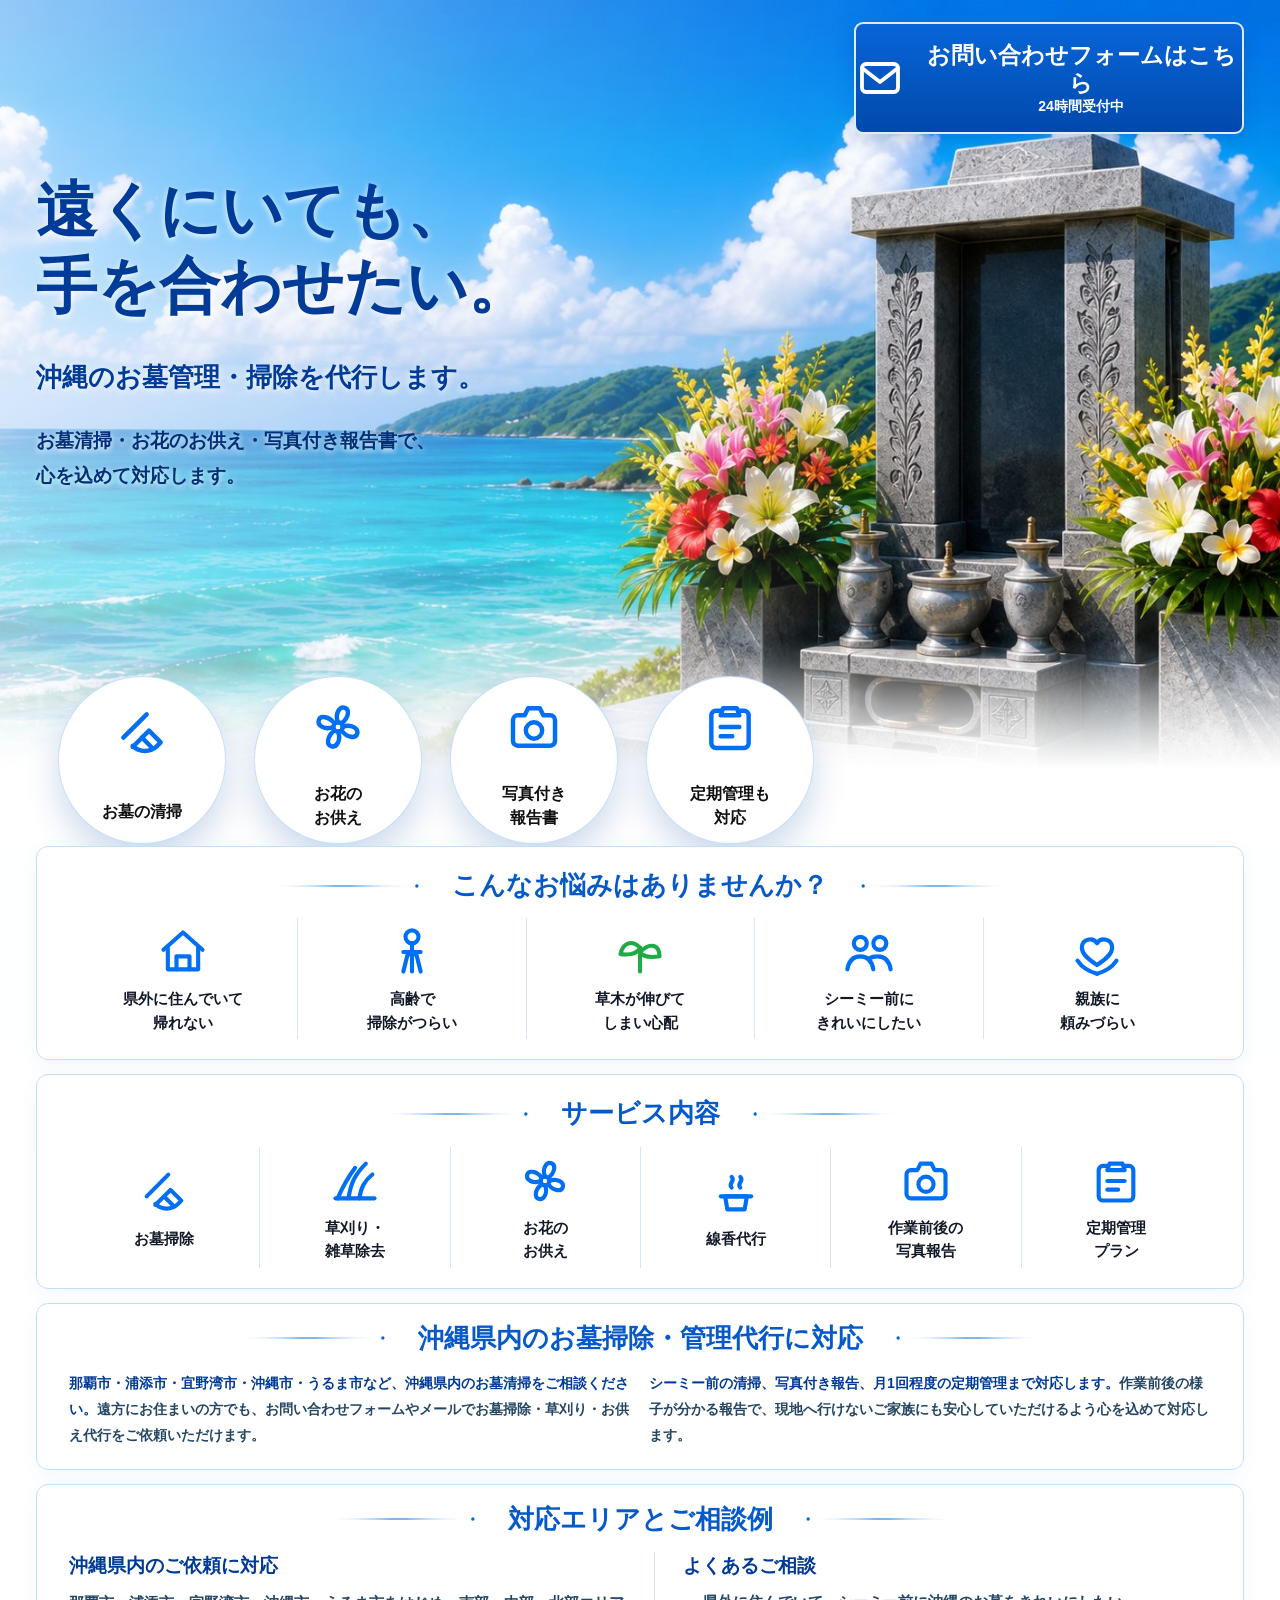
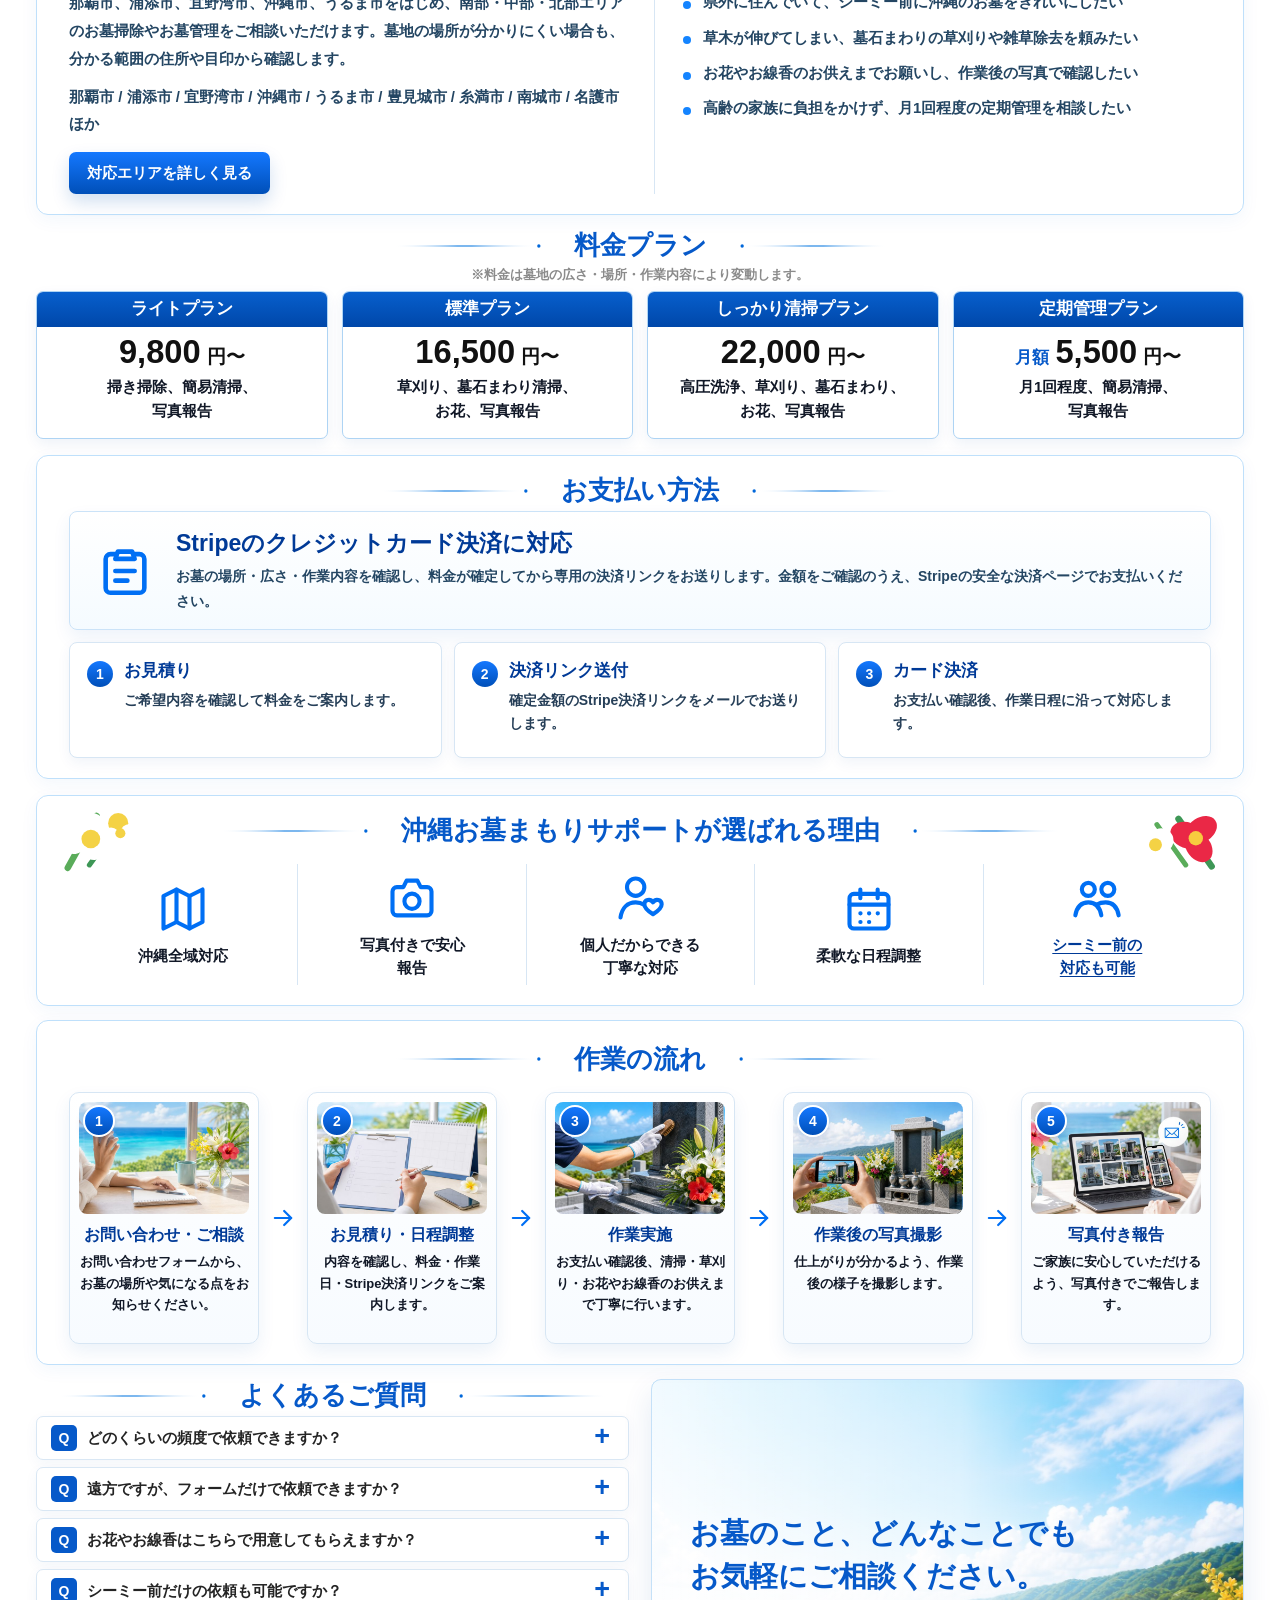
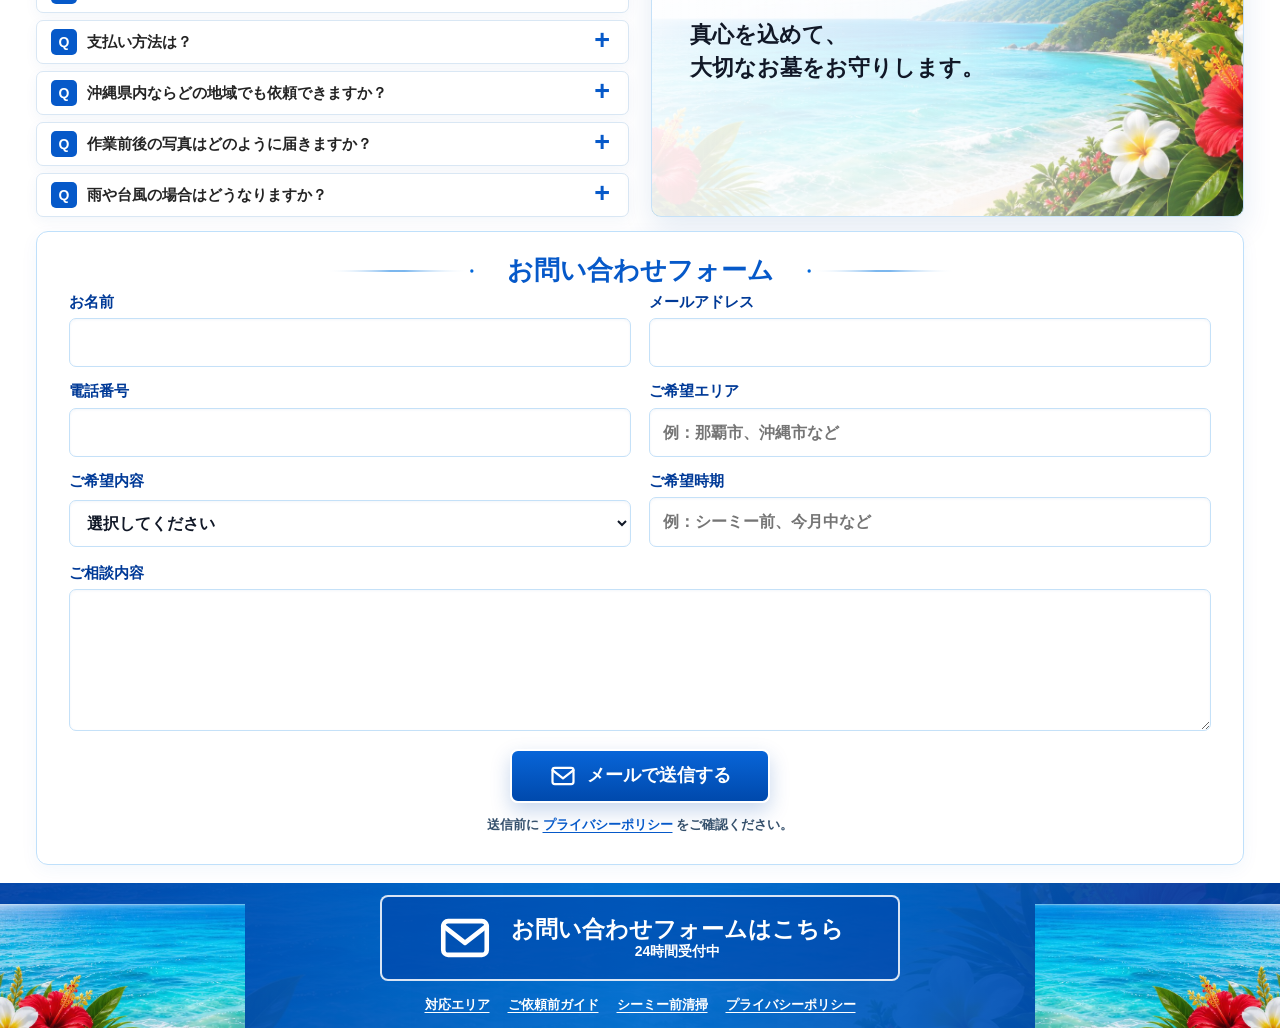
==== index.html @ 4b1612bc "Publish landing page" ====
<!doctype html>
<html lang="ja">
  <head>
    <meta charset="utf-8">
    <meta name="viewport" content="width=device-width, initial-scale=1">
    <meta name="description" content="沖縄県内のお墓掃除・お墓清掃・お墓管理代行なら沖縄お墓まもりサポート。那覇市、浦添市、宜野湾市、沖縄市、うるま市などで草刈り、お花・お線香のお供え、写真付き報告、シーミー前清掃、定期管理に対応します。">
    <meta name="keywords" content="沖縄のお墓掃除,沖縄のお墓清掃,沖縄のお墓管理,墓参り代行 沖縄,那覇市 お墓掃除,浦添市 お墓掃除,宜野湾市 お墓掃除,沖縄市 お墓掃除,うるま市 お墓掃除,シーミー前 清掃,お花のお供え,写真付き報告,定期管理">
    <meta name="robots" content="index,follow,max-image-preview:large">
    <meta name="theme-color" content="#0659c9">
    <meta name="google-site-verification" content="g3qm3WI8N-qPYlgXqT0e49UScNgrvaZoYmMTZJv-dOM">
    <meta name="geo.region" content="JP-47">
    <meta name="geo.placename" content="沖縄県">
    <meta property="og:locale" content="ja_JP">
    <meta property="og:type" content="website">
    <meta property="og:url" content="https://aivia-ai.github.io/okinawa-grave-care-lp/">
    <meta property="og:site_name" content="沖縄お墓まもりサポート">
    <meta property="og:title" content="沖縄のお墓掃除・お墓管理代行｜沖縄お墓まもりサポート">
    <meta property="og:description" content="沖縄県内のお墓掃除・お墓清掃・お墓管理を代行。那覇市、浦添市、宜野湾市、沖縄市、うるま市などで草刈り、お花・お線香のお供え、写真付き報告、シーミー前清掃、定期管理まで対応します。">
    <meta property="og:image" content="https://aivia-ai.github.io/okinawa-grave-care-lp/assets/hero-okinawa-grave.png">
    <meta property="og:image:width" content="1672">
    <meta property="og:image:height" content="941">
    <meta property="og:image:alt" content="沖縄の海を背景にしたお墓掃除・お墓管理代行サービスのイメージ">
    <meta name="twitter:card" content="summary_large_image">
    <meta name="twitter:title" content="沖縄のお墓掃除・お墓管理代行｜沖縄お墓まもりサポート">
    <meta name="twitter:description" content="沖縄県内のお墓掃除・お墓清掃・お墓管理を代行。那覇市、浦添市、宜野湾市、沖縄市、うるま市などで草刈り、お花・お線香のお供え、写真付き報告、シーミー前清掃、定期管理まで対応します。">
    <meta name="twitter:image" content="https://aivia-ai.github.io/okinawa-grave-care-lp/assets/hero-okinawa-grave.png">
    <title>沖縄のお墓掃除・お墓管理代行｜沖縄お墓まもりサポート</title>
    <link rel="canonical" href="https://aivia-ai.github.io/okinawa-grave-care-lp/">
    <link rel="icon" href="assets/favicon.svg" type="image/svg+xml">
    <link rel="preload" as="image" href="assets/hero-okinawa-grave.jpg" fetchpriority="high">
    <link rel="stylesheet" href="styles.css">
    <script type="application/ld+json">
      {
        "@context": "https://schema.org",
        "@graph": [
          {
            "@type": "WebSite",
            "@id": "https://aivia-ai.github.io/okinawa-grave-care-lp/#website",
            "url": "https://aivia-ai.github.io/okinawa-grave-care-lp/",
            "name": "沖縄お墓まもりサポート",
            "inLanguage": "ja"
          },
          {
            "@type": "WebPage",
            "@id": "https://aivia-ai.github.io/okinawa-grave-care-lp/#webpage",
            "url": "https://aivia-ai.github.io/okinawa-grave-care-lp/",
            "name": "沖縄のお墓掃除・お墓管理代行｜沖縄お墓まもりサポート",
            "description": "沖縄県内のお墓掃除・お墓清掃・お墓管理代行。那覇市、浦添市、宜野湾市、沖縄市、うるま市などで草刈り、お花・お線香のお供え、写真付き報告、シーミー前清掃、定期管理まで対応します。",
            "isPartOf": {
              "@id": "https://aivia-ai.github.io/okinawa-grave-care-lp/#website"
            },
            "about": {
              "@id": "https://aivia-ai.github.io/okinawa-grave-care-lp/#business"
            },
            "primaryImageOfPage": {
              "@id": "https://aivia-ai.github.io/okinawa-grave-care-lp/#primaryimage"
            },
            "datePublished": "2026-05-28",
            "dateModified": "2026-05-29",
            "inLanguage": "ja"
          },
          {
            "@type": "ImageObject",
            "@id": "https://aivia-ai.github.io/okinawa-grave-care-lp/#primaryimage",
            "url": "https://aivia-ai.github.io/okinawa-grave-care-lp/assets/hero-okinawa-grave.png",
            "contentUrl": "https://aivia-ai.github.io/okinawa-grave-care-lp/assets/hero-okinawa-grave.png",
            "width": 1672,
            "height": 941,
            "caption": "沖縄のお墓掃除・お墓管理代行サービスのメインビジュアル"
          },
          {
            "@type": "LocalBusiness",
            "@id": "https://aivia-ai.github.io/okinawa-grave-care-lp/#business",
            "name": "沖縄お墓まもりサポート",
            "url": "https://aivia-ai.github.io/okinawa-grave-care-lp/",
            "description": "沖縄県内のお墓掃除・お墓清掃・お墓管理、お花・お線香のお供え、写真付き報告、定期管理に対応する代行サービスです。",
            "email": "wantmustcan@gmail.com",
            "image": "https://aivia-ai.github.io/okinawa-grave-care-lp/assets/hero-okinawa-grave.png",
            "priceRange": "¥5,500〜¥22,000",
            "paymentAccepted": "Stripe, Credit Card",
            "currenciesAccepted": "JPY",
            "areaServed": {
              "@type": "AdministrativeArea",
              "name": "沖縄県"
            },
            "availableLanguage": "ja",
            "knowsAbout": [
              "沖縄のお墓掃除",
              "お墓清掃",
              "お墓管理",
              "墓参り代行",
              "シーミー前清掃",
              "お花のお供え",
              "写真付き報告",
              "那覇市のお墓掃除",
              "浦添市のお墓掃除",
              "宜野湾市のお墓掃除",
              "沖縄市のお墓掃除",
              "うるま市のお墓掃除"
            ],
            "openingHoursSpecification": [
              {
                "@type": "OpeningHoursSpecification",
                "dayOfWeek": [
                  "Monday",
                  "Tuesday",
                  "Wednesday",
                  "Thursday",
                  "Friday",
                  "Saturday",
                  "Sunday"
                ],
                "opens": "09:00",
                "closes": "18:00"
              }
            ],
            "makesOffer": [
              {
                "@type": "Offer",
                "name": "ライトプラン",
                "description": "掃き掃除、簡易清掃、写真報告",
                "price": "9800",
                "priceCurrency": "JPY"
              },
              {
                "@type": "Offer",
                "name": "標準プラン",
                "description": "草刈り、墓石まわり清掃、お花、写真報告",
                "price": "16500",
                "priceCurrency": "JPY"
              },
              {
                "@type": "Offer",
                "name": "しっかり清掃プラン",
                "description": "高圧洗浄、草刈り、墓石まわり、お花、写真報告",
                "price": "22000",
                "priceCurrency": "JPY"
              },
              {
                "@type": "Offer",
                "name": "定期管理プラン",
                "description": "月1回程度の簡易清掃、写真報告",
                "price": "5500",
                "priceCurrency": "JPY",
                "billingDuration": "P1M"
              }
            ]
          },
          {
            "@type": "Service",
            "@id": "https://aivia-ai.github.io/okinawa-grave-care-lp/#service",
            "name": "沖縄のお墓掃除・お墓管理代行",
            "serviceType": "お墓掃除・お墓清掃・お墓管理代行",
            "description": "沖縄県内のお墓掃除、草刈り、お花・お線香のお供え、写真付き報告、定期管理に対応します。",
            "provider": {
              "@id": "https://aivia-ai.github.io/okinawa-grave-care-lp/#business"
            },
            "areaServed": {
              "@type": "AdministrativeArea",
              "name": "沖縄県"
            },
            "offers": [
              {
                "@type": "Offer",
                "name": "ライトプラン",
                "price": "9800",
                "priceCurrency": "JPY"
              },
              {
                "@type": "Offer",
                "name": "標準プラン",
                "price": "16500",
                "priceCurrency": "JPY"
              },
              {
                "@type": "Offer",
                "name": "しっかり清掃プラン",
                "price": "22000",
                "priceCurrency": "JPY"
              },
              {
                "@type": "Offer",
                "name": "定期管理プラン",
                "price": "5500",
                "priceCurrency": "JPY"
              }
            ]
          },
          {
            "@type": "FAQPage",
            "@id": "https://aivia-ai.github.io/okinawa-grave-care-lp/#faq",
            "mainEntity": [
              {
                "@type": "Question",
                "name": "どのくらいの頻度で依頼できますか？",
                "acceptedAnswer": {
                  "@type": "Answer",
                  "text": "単発のご依頼から、月1回程度の定期管理までご相談いただけます。"
                }
              },
              {
                "@type": "Question",
                "name": "遠方ですが、お問い合わせフォームだけで依頼できますか？",
                "acceptedAnswer": {
                  "@type": "Answer",
                  "text": "可能です。フォームから場所やご希望内容をお知らせいただければ、お見積りと作業後の写真報告まで対応します。"
                }
              },
              {
                "@type": "Question",
                "name": "お花やお線香はこちらで用意してもらえますか？",
                "acceptedAnswer": {
                  "@type": "Answer",
                  "text": "はい。ご希望に合わせてお花・お線香のお供え代行も承ります。"
                }
              },
              {
                "@type": "Question",
                "name": "シーミー前だけの依頼も可能ですか？",
                "acceptedAnswer": {
                  "@type": "Answer",
                  "text": "可能です。混み合いやすい時期のため、早めのご相談をおすすめします。"
                }
              },
              {
                "@type": "Question",
                "name": "支払い方法は？",
                "acceptedAnswer": {
                  "@type": "Answer",
                  "text": "お支払いはStripeの安全な決済ページを利用したクレジットカード決済に対応しております。ご依頼内容と料金の確認後、専用の決済リンクをご案内します。"
                }
              },
              {
                "@type": "Question",
                "name": "沖縄県内ならどの地域でも依頼できますか？",
                "acceptedAnswer": {
                  "@type": "Answer",
                  "text": "那覇市、浦添市、宜野湾市、沖縄市、うるま市など沖縄県内のご依頼を受け付けています。場所や現地状況により確認が必要な場合がありますので、まずはご希望エリアをお知らせください。"
                }
              },
              {
                "@type": "Question",
                "name": "作業前後の写真はどのように届きますか？",
                "acceptedAnswer": {
                  "@type": "Answer",
                  "text": "作業後に、お墓まわりの様子が分かる写真付き報告をメールでお送りします。遠方にお住まいのご家族にも確認しやすい形でご報告します。"
                }
              },
              {
                "@type": "Question",
                "name": "雨や台風の場合はどうなりますか？",
                "acceptedAnswer": {
                  "@type": "Answer",
                  "text": "天候不良や台風、現地状況により安全に作業できない場合は、日程変更をご相談します。無理な作業は行わず、状況に合わせて対応します。"
                }
              }
            ]
          },
          {
            "@type": "BreadcrumbList",
            "@id": "https://aivia-ai.github.io/okinawa-grave-care-lp/#breadcrumb",
            "itemListElement": [
              {
                "@type": "ListItem",
                "position": 1,
                "name": "沖縄お墓まもりサポート",
                "item": "https://aivia-ai.github.io/okinawa-grave-care-lp/"
              }
            ]
          }
        ]
      }
    </script>
  </head>
  <body>
    <main>
      <section class="hero" aria-labelledby="hero-title">
        <div class="hero-contact" aria-label="お問い合わせ">
          <a class="contact-card contact-card-mail" href="#contact-form">
            <span class="contact-icon ui-icon icon-mail" aria-hidden="true"></span>
            <span>
              <strong>お問い合わせフォームはこちら</strong>
              <em>24時間受付中</em>
            </span>
          </a>
        </div>

        <div class="hero-inner">
          <div class="hero-copy">
            <h1 id="hero-title">遠くにいても、<br>手を合わせたい。</h1>
            <p class="hero-lead">沖縄のお墓管理・掃除を代行します。</p>
            <p class="hero-sub">お墓清掃・お花のお供え・写真付き報告書で、<br>心を込めて対応します。</p>
          </div>
        </div>

        <div class="hero-services" aria-label="主なサービス">
          <a class="round-service" href="#services">
            <span class="ui-icon icon-broom" aria-hidden="true"></span>
            <span>お墓の清掃</span>
          </a>
          <a class="round-service" href="#services">
            <span class="ui-icon icon-flower" aria-hidden="true"></span>
            <span>お花の<br>お供え</span>
          </a>
          <a class="round-service" href="#services">
            <span class="ui-icon icon-camera" aria-hidden="true"></span>
            <span>写真付き<br>報告書</span>
          </a>
          <a class="round-service" href="#plans">
            <span class="ui-icon icon-clipboard" aria-hidden="true"></span>
            <span>定期管理も<br>対応</span>
          </a>
        </div>
      </section>

      <div class="content-wrap">
        <section class="panel worry-panel" aria-labelledby="worry-title">
          <h2 class="section-title" id="worry-title">こんなお悩みはありませんか？</h2>
          <div class="icon-grid five">
            <article class="icon-item">
              <span class="ui-icon icon-home" aria-hidden="true"></span>
              <p>県外に住んでいて<br>帰れない</p>
            </article>
            <article class="icon-item">
              <span class="ui-icon icon-person" aria-hidden="true"></span>
              <p>高齢で<br>掃除がつらい</p>
            </article>
            <article class="icon-item">
              <span class="ui-icon icon-sprout green" aria-hidden="true"></span>
              <p>草木が伸びて<br>しまい心配</p>
            </article>
            <article class="icon-item">
              <span class="ui-icon icon-group" aria-hidden="true"></span>
              <p>シーミー前に<br>きれいにしたい</p>
            </article>
            <article class="icon-item">
              <span class="ui-icon icon-heart-hands" aria-hidden="true"></span>
              <p>親族に<br>頼みづらい</p>
            </article>
          </div>
        </section>

        <section class="panel service-panel" id="services" aria-labelledby="services-title">
          <h2 class="section-title" id="services-title">サービス内容</h2>
          <div class="icon-grid six">
            <article class="icon-item">
              <span class="ui-icon icon-broom" aria-hidden="true"></span>
              <p>お墓掃除</p>
            </article>
            <article class="icon-item">
              <span class="ui-icon icon-grass" aria-hidden="true"></span>
              <p>草刈り・<br>雑草除去</p>
            </article>
            <article class="icon-item">
              <span class="ui-icon icon-flower" aria-hidden="true"></span>
              <p>お花の<br>お供え</p>
            </article>
            <article class="icon-item">
              <span class="ui-icon icon-incense" aria-hidden="true"></span>
              <p>線香代行</p>
            </article>
            <article class="icon-item">
              <span class="ui-icon icon-camera" aria-hidden="true"></span>
              <p>作業前後の<br>写真報告</p>
            </article>
            <article class="icon-item">
              <span class="ui-icon icon-clipboard" aria-hidden="true"></span>
              <p>定期管理<br>プラン</p>
            </article>
          </div>
        </section>

        <section class="panel seo-text-panel" aria-labelledby="area-title">
          <h2 class="section-title" id="area-title">沖縄県内のお墓掃除・管理代行に対応</h2>
          <div class="seo-text-grid">
            <p><strong>那覇市・浦添市・宜野湾市・沖縄市・うるま市など、沖縄県内のお墓清掃をご相談ください。</strong>遠方にお住まいの方でも、お問い合わせフォームやメールでお墓掃除・草刈り・お供え代行をご依頼いただけます。</p>
            <p><strong>シーミー前の清掃、写真付き報告、月1回程度の定期管理まで対応します。</strong>作業前後の様子が分かる報告で、現地へ行けないご家族にも安心していただけるよう心を込めて対応します。</p>
          </div>
        </section>

        <section class="panel local-panel" aria-labelledby="local-title">
          <h2 class="section-title" id="local-title">対応エリアとご相談例</h2>
          <div class="local-columns">
            <div>
              <h3>沖縄県内のご依頼に対応</h3>
              <p>那覇市、浦添市、宜野湾市、沖縄市、うるま市をはじめ、南部・中部・北部エリアのお墓掃除やお墓管理をご相談いただけます。墓地の場所が分かりにくい場合も、分かる範囲の住所や目印から確認します。</p>
              <p class="area-line">那覇市 / 浦添市 / 宜野湾市 / 沖縄市 / うるま市 / 豊見城市 / 糸満市 / 南城市 / 名護市 ほか</p>
              <a class="area-more-link" href="areas.html">対応エリアを詳しく見る</a>
            </div>
            <div>
              <h3>よくあるご相談</h3>
              <ul class="local-list">
                <li>県外に住んでいて、シーミー前に沖縄のお墓をきれいにしたい</li>
                <li>草木が伸びてしまい、墓石まわりの草刈りや雑草除去を頼みたい</li>
                <li>お花やお線香のお供えまでお願いし、作業後の写真で確認したい</li>
                <li>高齢の家族に負担をかけず、月1回程度の定期管理を相談したい</li>
              </ul>
            </div>
          </div>
        </section>

        <section class="plans-section" id="plans" aria-labelledby="plans-title">
          <h2 class="section-title compact" id="plans-title">料金プラン</h2>
          <p class="price-note">※料金は墓地の広さ・場所・作業内容により変動します。</p>
          <div class="price-grid">
            <article class="price-card">
              <h3>ライトプラン</h3>
              <p class="price"><strong>9,800</strong>円〜</p>
              <p>掃き掃除、簡易清掃、<br>写真報告</p>
            </article>
            <article class="price-card">
              <h3>標準プラン</h3>
              <p class="price"><strong>16,500</strong>円〜</p>
              <p>草刈り、墓石まわり清掃、<br>お花、写真報告</p>
            </article>
            <article class="price-card featured">
              <h3>しっかり清掃プラン</h3>
              <p class="price"><strong>22,000</strong>円〜</p>
              <p>高圧洗浄、草刈り、墓石まわり、<br>お花、写真報告</p>
            </article>
            <article class="price-card">
              <h3>定期管理プラン</h3>
              <p class="price"><span>月額</span><strong>5,500</strong>円〜</p>
              <p>月1回程度、簡易清掃、<br>写真報告</p>
            </article>
          </div>
        </section>

        <section class="panel payment-panel" aria-labelledby="payment-title">
          <h2 class="section-title compact" id="payment-title">お支払い方法</h2>
          <div class="payment-lead">
            <span class="ui-icon icon-clipboard" aria-hidden="true"></span>
            <div>
              <h3>Stripeのクレジットカード決済に対応</h3>
              <p>お墓の場所・広さ・作業内容を確認し、料金が確定してから専用の決済リンクをお送りします。金額をご確認のうえ、Stripeの安全な決済ページでお支払いください。</p>
            </div>
          </div>
          <div class="payment-steps">
            <article>
              <b>1</b>
              <h3>お見積り</h3>
              <p>ご希望内容を確認して料金をご案内します。</p>
            </article>
            <article>
              <b>2</b>
              <h3>決済リンク送付</h3>
              <p>確定金額のStripe決済リンクをメールでお送りします。</p>
            </article>
            <article>
              <b>3</b>
              <h3>カード決済</h3>
              <p>お支払い確認後、作業日程に沿って対応します。</p>
            </article>
          </div>
        </section>

        <section class="panel reason-panel" aria-labelledby="reason-title">
          <h2 class="section-title" id="reason-title">沖縄お墓まもりサポートが選ばれる理由</h2>
          <span class="flower-corner flower-left" aria-hidden="true"></span>
          <span class="flower-corner flower-right" aria-hidden="true"></span>
          <div class="icon-grid five">
            <article class="icon-item">
              <span class="ui-icon icon-map" aria-hidden="true"></span>
              <p>沖縄全域対応</p>
            </article>
            <article class="icon-item">
              <span class="ui-icon icon-camera" aria-hidden="true"></span>
              <p>写真付きで安心<br>報告</p>
            </article>
            <article class="icon-item">
              <span class="ui-icon icon-person-heart" aria-hidden="true"></span>
              <p>個人だからできる<br>丁寧な対応</p>
            </article>
            <article class="icon-item">
              <span class="ui-icon icon-calendar" aria-hidden="true"></span>
              <p>柔軟な日程調整</p>
            </article>
            <article class="icon-item">
              <span class="ui-icon icon-group" aria-hidden="true"></span>
              <p><a class="text-link" href="seimei.html">シーミー前の<br>対応も可能</a></p>
            </article>
          </div>
        </section>

        <section class="panel flow-panel" aria-labelledby="flow-title">
          <h2 class="section-title" id="flow-title">作業の流れ</h2>
          <div class="flow-list">
            <article class="flow-step">
              <b>1</b>
              <img src="assets/flow/flow-01-consultation.jpg" alt="" loading="lazy">
              <h3>お問い合わせ・ご相談</h3>
              <p>お問い合わせフォームから、お墓の場所や気になる点をお知らせください。</p>
            </article>
            <span class="flow-arrow ui-icon icon-arrow" aria-hidden="true"></span>
            <article class="flow-step">
              <b>2</b>
              <img src="assets/flow/flow-02-estimate.jpg" alt="" loading="lazy">
              <h3>お見積り・日程調整</h3>
              <p>内容を確認し、料金・作業日・Stripe決済リンクをご案内します。</p>
            </article>
            <span class="flow-arrow ui-icon icon-arrow" aria-hidden="true"></span>
            <article class="flow-step">
              <b>3</b>
              <img src="assets/flow/flow-03-cleaning.jpg" alt="" loading="lazy">
              <h3>作業実施</h3>
              <p>お支払い確認後、清掃・草刈り・お花やお線香のお供えまで丁寧に行います。</p>
            </article>
            <span class="flow-arrow ui-icon icon-arrow" aria-hidden="true"></span>
            <article class="flow-step">
              <b>4</b>
              <img src="assets/flow/flow-04-photo.jpg" alt="" loading="lazy">
              <h3>作業後の写真撮影</h3>
              <p>仕上がりが分かるよう、作業後の様子を撮影します。</p>
            </article>
            <span class="flow-arrow ui-icon icon-arrow" aria-hidden="true"></span>
            <article class="flow-step">
              <b>5</b>
              <img src="assets/flow/flow-05-report.jpg" alt="" loading="lazy">
              <h3>写真付き報告</h3>
              <p>ご家族に安心していただけるよう、写真付きでご報告します。</p>
            </article>
          </div>
        </section>

        <section class="faq-cta-grid" id="contact" aria-label="お問い合わせとよくあるご質問">
          <div class="faq-block" id="faq">
            <h2 class="section-title compact">よくあるご質問</h2>
            <div class="faq-list">
              <details>
                <summary><span>Q</span>どのくらいの頻度で依頼できますか？</summary>
                <p>単発のご依頼から、月1回程度の定期管理までご相談いただけます。</p>
              </details>
              <details>
                <summary><span>Q</span>遠方ですが、フォームだけで依頼できますか？</summary>
                <p>可能です。フォームから場所やご希望内容をお知らせいただければ、お見積りと作業後の写真報告まで対応します。</p>
              </details>
              <details>
                <summary><span>Q</span>お花やお線香はこちらで用意してもらえますか？</summary>
                <p>はい。ご希望に合わせてお花・お線香のお供え代行も承ります。</p>
              </details>
              <details>
                <summary><span>Q</span>シーミー前だけの依頼も可能ですか？</summary>
                <p>可能です。混み合いやすい時期のため、早めのご相談をおすすめします。詳しくは <a href="seimei.html">シーミー前のお墓掃除</a> をご確認ください。</p>
              </details>
              <details>
                <summary><span>Q</span>支払い方法は？</summary>
                <p>お支払いはStripeの安全な決済ページを利用したクレジットカード決済に対応しております。ご依頼内容と料金の確認後、専用の決済リンクをご案内します。</p>
              </details>
              <details>
                <summary><span>Q</span>沖縄県内ならどの地域でも依頼できますか？</summary>
                <p>那覇市、浦添市、宜野湾市、沖縄市、うるま市など沖縄県内のご依頼を受け付けています。場所や現地状況により確認が必要な場合がありますので、まずはご希望エリアをお知らせください。</p>
              </details>
              <details>
                <summary><span>Q</span>作業前後の写真はどのように届きますか？</summary>
                <p>作業後に、お墓まわりの様子が分かる写真付き報告をメールでお送りします。遠方にお住まいのご家族にも確認しやすい形でご報告します。</p>
              </details>
              <details>
                <summary><span>Q</span>雨や台風の場合はどうなりますか？</summary>
                <p>天候不良や台風、現地状況により安全に作業できない場合は、日程変更をご相談します。無理な作業は行わず、状況に合わせて対応します。</p>
              </details>
            </div>
          </div>

          <aside class="image-cta">
            <div>
              <h2>お墓のこと、どんなことでも<br>お気軽にご相談ください。</h2>
              <p>真心を込めて、<br>大切なお墓をお守りします。</p>
            </div>
          </aside>
        </section>

        <section class="panel contact-form-panel" id="contact-form" aria-labelledby="contact-form-title">
          <h2 class="section-title compact" id="contact-form-title">お問い合わせフォーム</h2>
          <form class="contact-form" id="mail-contact-form" action="https://formsubmit.co/ajax/8559e104b4b4b6b7f479dc52301e9938" method="post">
            <input type="hidden" name="_subject" value="【お問い合わせ】沖縄お墓まもりサポート">
            <input type="hidden" name="_template" value="table">
            <input type="hidden" name="_captcha" value="false">
            <input type="hidden" name="送信先メール" value="wantmustcan@gmail.com">
            <input class="hidden-field" type="text" name="_honey" tabindex="-1" autocomplete="off" aria-hidden="true">
            <div class="form-grid">
              <label>
                <span>お名前</span>
                <input type="text" name="お名前" autocomplete="name" required>
              </label>
              <label>
                <span>メールアドレス</span>
                <input type="email" name="email" autocomplete="email" required>
              </label>
              <label>
                <span>電話番号</span>
                <input type="tel" name="電話番号" autocomplete="tel" inputmode="tel">
              </label>
              <label>
                <span>ご希望エリア</span>
                <input type="text" name="ご希望エリア" placeholder="例：那覇市、沖縄市など">
              </label>
              <label>
                <span>ご希望内容</span>
                <select name="ご希望内容" required>
                  <option value="">選択してください</option>
                  <option value="お墓掃除">お墓掃除</option>
                  <option value="草刈り・雑草除去">草刈り・雑草除去</option>
                  <option value="お花のお供え">お花のお供え</option>
                  <option value="写真付き報告">写真付き報告</option>
                  <option value="定期管理">定期管理</option>
                  <option value="その他">その他</option>
                </select>
              </label>
              <label>
                <span>ご希望時期</span>
                <input type="text" name="ご希望時期" placeholder="例：シーミー前、今月中など">
              </label>
            </div>
            <label class="full">
              <span>ご相談内容</span>
              <textarea name="ご相談内容" rows="5" required></textarea>
            </label>
            <div class="form-actions">
              <button type="submit">
                <span class="ui-icon icon-mail" aria-hidden="true"></span>
                メールで送信する
              </button>
            </div>
            <p class="form-privacy">送信前に <a href="privacy.html" target="_blank" rel="noopener">プライバシーポリシー</a> をご確認ください。</p>
            <div class="form-status form-status-success" id="form-success" role="status" hidden>
              <strong>お問い合わせありがとうございます。</strong>
              <span>内容を確認のうえ、折り返しご連絡いたします。</span>
            </div>
            <div class="form-status form-status-error" id="form-error" role="alert" hidden>
              <strong>送信できませんでした。</strong>
              <span>時間をおいて再度お試しいただくか、フォーム内容をご確認ください。</span>
            </div>
          </form>
        </section>
      </div>
    </main>

    <footer class="footer-contact" aria-label="フッターお問い合わせ">
      <div class="footer-inner">
        <a class="footer-mail" href="#contact-form">
          <span class="ui-icon icon-mail" aria-hidden="true"></span>
          <span>
            <strong>お問い合わせフォームはこちら</strong>
            <em>24時間受付中</em>
          </span>
        </a>
      </div>
        <!-- legal-links:start -->
        <nav class="legal-links" aria-label="法的情報">
          <a href="areas.html">対応エリア</a>
          <a href="guide.html">ご依頼前ガイド</a>
          <a href="seimei.html">シーミー前清掃</a>
          <a href="privacy.html">プライバシーポリシー</a>
        </nav>
        <!-- legal-links:end -->
    </footer>
    <script src="scripts.js"></script>
  </body>
</html>
---- styles.css ----
:root {
  --blue: #0659c9;
  --deep-blue: #003a97;
  --sky: #eaf8ff;
  --line: #bfe0fb;
  --text: #111827;
  --green: #2faf55;
  --shadow: 0 18px 50px rgba(0, 70, 155, 0.14);
}

* {
  box-sizing: border-box;
}

html {
  scroll-behavior: smooth;
}

body {
  margin: 0;
  color: var(--text);
  font-family: "Yu Gothic", "Hiragino Kaku Gothic ProN", Meiryo, sans-serif;
  font-weight: 700;
  background:
    linear-gradient(180deg, rgba(227, 247, 255, 0.1), #fff 34%),
    #fff;
  overflow-x: hidden;
}

a {
  color: inherit;
  text-decoration: none;
}

.svg-sprite {
  position: absolute;
  width: 0;
  height: 0;
  overflow: hidden;
}

.ui-icon {
  --icon-size: 58px;
  display: inline-block;
  flex: 0 0 auto;
  width: var(--icon-size);
  height: var(--icon-size);
  background-image: var(--icon-url);
  background-position: center;
  background-repeat: no-repeat;
  background-size: contain;
  filter: brightness(0) saturate(100%) invert(27%) sepia(91%) saturate(2333%) hue-rotate(203deg) brightness(96%) contrast(101%);
}

.icon-phone { --icon-url: url("assets/icons/phone.svg"); }
.icon-mail { --icon-url: url("assets/icons/mail.svg"); }
.icon-broom { --icon-url: url("assets/icons/broom.svg"); }
.icon-flower { --icon-url: url("assets/icons/flower.svg"); }
.icon-camera { --icon-url: url("assets/icons/camera.svg"); }
.icon-clipboard { --icon-url: url("assets/icons/clipboard.svg"); }
.icon-home { --icon-url: url("assets/icons/home.svg"); }
.icon-person { --icon-url: url("assets/icons/person.svg"); }
.icon-sprout { --icon-url: url("assets/icons/sprout.svg"); }
.icon-group { --icon-url: url("assets/icons/group.svg"); }
.icon-heart-hands { --icon-url: url("assets/icons/heart-hands.svg"); }
.icon-grass { --icon-url: url("assets/icons/grass.svg"); }
.icon-incense { --icon-url: url("assets/icons/incense.svg"); }
.icon-map { --icon-url: url("assets/icons/map.svg"); }
.icon-person-heart { --icon-url: url("assets/icons/person-heart.svg"); }
.icon-calendar { --icon-url: url("assets/icons/calendar.svg"); }
.icon-report { --icon-url: url("assets/icons/report.svg"); }
.icon-arrow { --icon-url: url("assets/icons/arrow.svg"); }

.contact-card-mail .ui-icon,
.footer-contact .ui-icon {
  filter: brightness(0) invert(1);
}

.ui-icon.green {
  filter: brightness(0) saturate(100%) invert(53%) sepia(55%) saturate(693%) hue-rotate(83deg) brightness(89%) contrast(86%);
}

.hero {
  position: relative;
  min-height: 850px;
  overflow: hidden;
  background:
    linear-gradient(90deg, rgba(255, 255, 255, 0.58) 0%, rgba(255, 255, 255, 0.2) 38%, rgba(255, 255, 255, 0) 72%),
    linear-gradient(180deg, rgba(255, 255, 255, 0) 78%, rgba(255, 255, 255, 0.95) 100%),
    url("assets/hero-okinawa-grave.jpg") center top / cover no-repeat;
}

.hero::after {
  content: "";
  position: absolute;
  inset: auto 0 0;
  height: 210px;
  background: linear-gradient(180deg, rgba(255, 255, 255, 0), #fff 62%, #fff 100%);
  pointer-events: none;
}

.hero-contact {
  position: relative;
  z-index: 4;
  display: grid;
  grid-template-columns: minmax(0, 390px);
  gap: 16px;
  justify-content: end;
  width: min(1390px, calc(100% - 72px));
  margin: 22px auto 0;
}

.contact-card {
  display: flex;
  align-items: center;
  justify-content: center;
  min-width: 0;
  min-height: 112px;
  gap: 16px;
  border-radius: 9px;
  box-shadow: 0 4px 18px rgba(0, 62, 150, 0.25);
}

.contact-card-phone {
  color: var(--blue);
  background: rgba(255, 255, 255, 0.95);
  border: 1px solid rgba(255, 255, 255, 0.9);
}

.contact-card-mail {
  color: #fff;
  background: linear-gradient(180deg, #0865d8, #0049ac);
  border: 2px solid rgba(255, 255, 255, 0.88);
}

.contact-card span,
.footer-mail span {
  display: grid;
  min-width: 0;
  text-align: center;
  line-height: 1.25;
}

.contact-card small {
  color: #111;
  font-size: 15px;
  overflow-wrap: anywhere;
}

.contact-card strong {
  font-size: 38px;
  letter-spacing: 1px;
  overflow-wrap: anywhere;
}

.contact-card-mail strong {
  font-size: 23px;
  letter-spacing: 0;
  white-space: normal;
}

.contact-card em,
.footer-contact em {
  font-style: normal;
  font-size: 14px;
  overflow-wrap: anywhere;
}

.contact-icon {
  --icon-size: 48px;
  width: 48px;
  height: 48px;
}

.hero-inner {
  position: relative;
  z-index: 2;
  width: min(1390px, calc(100% - 72px));
  margin: 0 auto;
}

.hero-copy {
  width: min(670px, 55vw);
  padding-top: 38px;
  color: #003b98;
  text-shadow: 0 2px 6px rgba(255, 255, 255, 0.95);
}

.hero h1 {
  margin: 0;
  font-family: "Yu Mincho", "Hiragino Mincho ProN", "Times New Roman", serif;
  font-size: clamp(48px, 4.8vw, 78px);
  line-height: 1.24;
  letter-spacing: 0;
  font-weight: 800;
}

.hero-lead {
  margin: 34px 0 0;
  font-size: clamp(23px, 2vw, 31px);
  line-height: 1.5;
}

.hero-sub {
  margin: 26px 0 0;
  color: #003178;
  font-size: clamp(18px, 1.5vw, 23px);
  line-height: 1.85;
}

.hero-services {
  position: absolute;
  z-index: 4;
  left: max(58px, calc((100% - 1390px) / 2 + 40px));
  bottom: 6px;
  display: grid;
  grid-template-columns: repeat(4, 168px);
  gap: 28px;
}

.round-service {
  display: grid;
  place-items: center;
  width: 168px;
  height: 168px;
  color: #005ed7;
  text-align: center;
  background: #fff;
  border: 1px solid rgba(197, 224, 250, 0.95);
  border-radius: 999px;
  box-shadow: 0 16px 34px rgba(0, 72, 160, 0.2);
  transition: transform 180ms ease, box-shadow 180ms ease;
}

.round-service:hover {
  transform: translateY(-4px);
  box-shadow: 0 20px 40px rgba(0, 72, 160, 0.22);
}

.round-service .ui-icon {
  --icon-size: 56px;
  width: 56px;
  height: 56px;
  margin-top: 8px;
}

.round-service span {
  color: #101010;
  font-size: 16px;
  line-height: 1.5;
  overflow-wrap: anywhere;
}

.content-wrap {
  position: relative;
  z-index: 5;
  width: min(1350px, calc(100% - 72px));
  margin: 0 auto 0;
}

.panel {
  position: relative;
  margin: 14px 0;
  padding: 22px 32px 20px;
  background: rgba(255, 255, 255, 0.96);
  border: 1px solid var(--line);
  border-radius: 12px;
  box-shadow: 0 5px 18px rgba(0, 91, 191, 0.05);
}

.worry-panel {
  margin-top: -4px;
}

.section-title {
  display: flex;
  align-items: center;
  justify-content: center;
  gap: 26px;
  margin: 0 0 16px;
  color: var(--blue);
  text-align: center;
  font-size: clamp(24px, 2vw, 31px);
  line-height: 1.3;
  letter-spacing: 0;
}

.section-title::before,
.section-title::after {
  content: "";
  width: min(160px, 17vw);
  height: 10px;
  background: url("assets/decor/title-divider.svg") center / contain no-repeat;
}

.section-title::after {
  transform: scaleX(-1);
}

.section-title.compact {
  margin-bottom: 4px;
}

.icon-grid {
  display: grid;
  align-items: stretch;
}

.icon-grid.five {
  grid-template-columns: repeat(5, 1fr);
}

.icon-grid.six {
  grid-template-columns: repeat(6, 1fr);
}

.icon-item {
  display: grid;
  align-content: center;
  justify-items: center;
  min-height: 98px;
  padding: 8px 16px 4px;
  text-align: center;
}

.icon-item + .icon-item {
  border-left: 1px solid #d7e6f4;
}

.icon-item .ui-icon {
  --icon-size: 52px;
  width: 52px;
  height: 52px;
  color: #0062dc;
}

.icon-item .green {
  color: var(--green);
}

.icon-item p {
  margin: 10px 0 0;
  font-size: clamp(14px, 1.15vw, 18px);
  line-height: 1.6;
  overflow-wrap: anywhere;
}

.text-link {
  color: var(--deep-blue);
  text-decoration: underline;
  text-underline-offset: 3px;
}

.plans-section {
  margin: 6px 0 16px;
}

.price-note {
  margin: 0 0 7px;
  color: #8b8b8b;
  text-align: center;
  font-size: 13px;
}

.price-grid {
  display: grid;
  grid-template-columns: repeat(4, 1fr);
  gap: 14px;
}

.price-card {
  overflow: hidden;
  min-height: 142px;
  text-align: center;
  background: #fff;
  border: 1px solid #aed4f4;
  border-radius: 7px;
  box-shadow: 0 5px 14px rgba(0, 70, 155, 0.07);
}

.price-card h3 {
  margin: 0;
  padding: 7px 10px;
  color: #fff;
  font-size: 17px;
  line-height: 1.2;
  background: linear-gradient(180deg, #075fcd, #0047a9);
}

.price {
  display: flex;
  align-items: baseline;
  justify-content: center;
  gap: 6px;
  margin: 9px 0 6px;
  color: #111;
  font-size: 19px;
  line-height: 1;
}

.price span {
  color: var(--blue);
  font-size: 17px;
}

.price strong {
  font-size: clamp(30px, 2.55vw, 39px);
  letter-spacing: 0;
}

.price-card > p:not(.price) {
  margin: 0;
  padding: 0 10px 14px;
  font-size: 15px;
  line-height: 1.65;
  overflow-wrap: anywhere;
}

.payment-panel {
  margin: 16px 0 16px;
  padding-top: 18px;
}

.payment-lead {
  display: grid;
  grid-template-columns: 70px minmax(0, 1fr);
  align-items: center;
  gap: 16px;
  padding: 16px 20px;
  background: linear-gradient(180deg, #ffffff 0%, #f5fbff 100%);
  border: 1px solid #cbe3f8;
  border-radius: 8px;
  box-shadow: 0 8px 18px rgba(0, 83, 180, 0.07);
}

.payment-lead .ui-icon {
  justify-self: center;
  --icon-size: 50px;
  width: 58px;
  height: 58px;
  color: #0062dc;
}

.payment-lead h3 {
  margin: 0 0 5px;
  color: var(--deep-blue);
  font-size: clamp(18px, 1.8vw, 24px);
  line-height: 1.35;
}

.payment-lead p {
  margin: 0;
  color: #244663;
  font-size: clamp(14px, 1.08vw, 17px);
  line-height: 1.75;
}

.payment-steps {
  display: grid;
  grid-template-columns: repeat(3, minmax(0, 1fr));
  gap: 12px;
  margin-top: 12px;
}

.payment-steps article {
  position: relative;
  min-height: 116px;
  padding: 17px 16px 14px 54px;
  background: #fff;
  border: 1px solid #d7e6f4;
  border-radius: 8px;
  box-shadow: 0 5px 14px rgba(0, 70, 155, 0.06);
}

.payment-steps b {
  position: absolute;
  top: 18px;
  left: 17px;
  display: grid;
  place-items: center;
  width: 26px;
  height: 26px;
  color: #fff;
  font-size: 14px;
  line-height: 1;
  background: linear-gradient(180deg, #1478ff, #004fb8);
  border-radius: 999px;
}

.payment-steps h3 {
  margin: 0 0 6px;
  color: var(--deep-blue);
  font-size: 17px;
  line-height: 1.35;
}

.payment-steps p {
  margin: 0;
  color: #263f58;
  font-size: 14px;
  line-height: 1.65;
  overflow-wrap: anywhere;
}

.seo-text-panel {
  padding-top: 18px;
}

.seo-text-grid {
  display: grid;
  grid-template-columns: repeat(2, minmax(0, 1fr));
  gap: 18px;
}

.seo-text-grid p {
  margin: 0;
  color: #244663;
  font-size: clamp(14px, 1.08vw, 17px);
  line-height: 1.85;
}

.seo-text-grid strong {
  color: var(--deep-blue);
}

.local-panel {
  padding-top: 18px;
}

.local-columns {
  display: grid;
  grid-template-columns: minmax(0, 1fr) minmax(0, 1fr);
  gap: 28px;
}

.local-columns > div + div {
  padding-left: 28px;
  border-left: 1px solid #d7e6f4;
}

.local-columns h3 {
  margin: 0 0 10px;
  color: var(--deep-blue);
  font-size: 19px;
  line-height: 1.45;
}

.local-columns p {
  margin: 0;
  color: #244663;
  font-size: 15px;
  line-height: 1.85;
}

.local-columns p + p {
  margin-top: 10px;
}

.area-line {
  color: #0659c9;
  font-weight: 700;
}

.area-more-link,
.area-primary-link {
  display: inline-flex;
  align-items: center;
  justify-content: center;
  min-height: 42px;
  margin-top: 14px;
  padding: 10px 18px;
  color: #fff;
  font-size: 15px;
  font-weight: 700;
  line-height: 1.35;
  text-decoration: none;
  background: linear-gradient(180deg, #1478ff, #004fb8);
  border-radius: 7px;
  box-shadow: 0 8px 17px rgba(0, 83, 180, 0.18);
}

.local-list {
  display: grid;
  gap: 9px;
  margin: 0;
  padding: 0;
  color: #244663;
  font-size: 15px;
  line-height: 1.75;
  list-style: none;
}

.local-list li {
  position: relative;
  padding-left: 20px;
}

.local-list li::before {
  position: absolute;
  top: 0.78em;
  left: 0;
  width: 8px;
  height: 8px;
  background: #1484ff;
  border-radius: 50%;
  content: "";
}

.reason-panel {
  overflow: hidden;
  padding-top: 18px;
}

.reason-panel .section-title {
  position: relative;
  z-index: 2;
}

.flower-corner {
  position: absolute;
  z-index: 1;
  top: 4px;
  width: 108px;
  height: 78px;
  opacity: 0.92;
  pointer-events: none;
}

.flower-left {
  left: 2px;
  background: url("assets/decor/flower-left.svg") center / contain no-repeat;
}

.flower-right {
  right: 4px;
  background: url("assets/decor/flower-right.svg") center / contain no-repeat;
}

.flow-panel {
  margin-top: 14px;
}

.flow-list {
  display: grid;
  grid-template-columns: minmax(0, 1fr) 28px minmax(0, 1fr) 28px minmax(0, 1fr) 28px minmax(0, 1fr) 28px minmax(0, 1fr);
  align-items: stretch;
  gap: 10px;
}

.flow-step {
  position: relative;
  display: grid;
  align-content: start;
  justify-items: center;
  min-width: 0;
  min-height: 252px;
  padding: 9px 9px 14px;
  text-align: center;
  background: linear-gradient(180deg, #ffffff 0%, #f7fbff 100%);
  border: 1px solid #d7e6f4;
  border-radius: 10px;
  box-shadow: 0 8px 18px rgba(0, 83, 180, 0.08);
  overflow: hidden;
}

.flow-step + .flow-step {
  border-left: 1px solid #d7e6f4;
}

.flow-step b {
  position: absolute;
  top: 12px;
  left: 13px;
  z-index: 2;
  display: grid;
  place-items: center;
  width: 32px;
  height: 32px;
  color: #fff;
  font-size: 14px;
  line-height: 1;
  background: linear-gradient(180deg, #1478ff, #004fb8);
  border: 2px solid #fff;
  border-radius: 999px;
  box-shadow: 0 4px 8px rgba(0, 72, 168, 0.2);
}

.flow-step img {
  display: block;
  justify-self: center;
  width: 100%;
  aspect-ratio: 640 / 420;
  object-fit: cover;
  margin-bottom: 10px;
  border-radius: 8px;
}

.flow-step h3 {
  width: 100%;
  margin: 0 0 6px;
  color: var(--deep-blue);
  font-size: 16px;
  line-height: 1.35;
  letter-spacing: 0;
}

.flow-step p {
  width: 100%;
  max-width: 17em;
  margin: 0;
  font-size: 13px;
  line-height: 1.65;
  text-align: center;
  overflow-wrap: anywhere;
  word-break: normal;
}

.flow-arrow {
  align-self: center;
  --icon-size: 28px;
  width: 28px;
  height: 28px;
  color: #0062dc;
}

.faq-cta-grid {
  display: grid;
  grid-template-columns: 1fr 1fr;
  gap: 22px;
  margin: 14px 0 14px;
}

.faq-block {
  min-width: 0;
}

.faq-list {
  display: grid;
  gap: 7px;
}

details {
  background: #fff;
  border: 1px solid #d9e7f4;
  border-radius: 7px;
  box-shadow: 0 4px 13px rgba(0, 70, 155, 0.05);
}

summary {
  position: relative;
  display: flex;
  align-items: center;
  gap: 10px;
  min-height: 42px;
  padding: 8px 52px 8px 14px;
  color: #242424;
  font-size: 15px;
  line-height: 1.35;
  cursor: pointer;
  list-style: none;
  overflow-wrap: anywhere;
}

summary::-webkit-details-marker {
  display: none;
}

summary span {
  display: grid;
  flex: 0 0 auto;
  place-items: center;
  width: 26px;
  height: 26px;
  color: #fff;
  font-size: 14px;
  background: var(--blue);
  border-radius: 5px;
}

summary::after {
  content: "+";
  position: absolute;
  right: 18px;
  top: 50%;
  color: var(--blue);
  font-size: 27px;
  line-height: 1;
  transform: translateY(-54%);
}

details[open] summary::after {
  content: "-";
}

details p {
  margin: 0;
  padding: 0 18px 16px 50px;
  color: #35506c;
  font-weight: 600;
  font-size: 14px;
  line-height: 1.7;
}

.contact-form-panel {
  margin-bottom: 18px;
  padding-bottom: 28px;
}

.contact-form {
  display: grid;
  gap: 16px;
}

.hidden-field {
  position: absolute;
  left: -9999px;
  width: 1px;
  height: 1px;
  opacity: 0;
  pointer-events: none;
}

.form-grid {
  display: grid;
  grid-template-columns: repeat(2, minmax(0, 1fr));
  gap: 14px 18px;
}

.contact-form label {
  display: grid;
  gap: 7px;
  min-width: 0;
  color: var(--deep-blue);
  font-size: 15px;
  line-height: 1.3;
}

.contact-form input,
.contact-form select,
.contact-form textarea {
  width: 100%;
  min-width: 0;
  border: 1px solid #c5e1f8;
  border-radius: 7px;
  padding: 12px 13px;
  color: #111827;
  font: 700 16px/1.45 "Yu Gothic", "Hiragino Kaku Gothic ProN", Meiryo, sans-serif;
  background: #fff;
  box-shadow: inset 0 1px 3px rgba(0, 70, 155, 0.05);
}

.contact-form textarea {
  resize: vertical;
}

.contact-form input:focus,
.contact-form select:focus,
.contact-form textarea:focus {
  outline: 3px solid rgba(0, 102, 220, 0.16);
  border-color: #0062dc;
}

.contact-form .full {
  grid-column: 1 / -1;
}

.form-actions {
  display: flex;
  flex-wrap: wrap;
  gap: 14px;
  align-items: center;
  justify-content: center;
  padding-top: 2px;
}

.form-actions a,
.form-actions button {
  display: inline-flex;
  align-items: center;
  justify-content: center;
  gap: 10px;
  min-height: 54px;
  border-radius: 8px;
  font: 800 18px/1.2 "Yu Gothic", "Hiragino Kaku Gothic ProN", Meiryo, sans-serif;
}

.form-phone {
  min-width: 245px;
  padding: 10px 20px;
  color: var(--blue);
  background: #fff;
  border: 1px solid #b8dcf8;
}

.form-actions button {
  min-width: 260px;
  padding: 10px 24px;
  color: #fff;
  cursor: pointer;
  background: linear-gradient(180deg, #0865d8, #0049ac);
  border: 2px solid #fff;
  box-shadow: 0 8px 20px rgba(0, 73, 172, 0.22);
}

.form-actions button:disabled {
  cursor: wait;
  opacity: 0.72;
}

.form-actions .ui-icon {
  --icon-size: 28px;
  width: 28px;
  height: 28px;
}

.form-actions button .ui-icon {
  filter: brightness(0) invert(1);
}

.form-privacy {
  margin: -4px 0 0;
  color: #35506c;
  text-align: center;
  font-size: 13px;
  line-height: 1.6;
}

.form-privacy a {
  color: var(--blue);
  text-decoration: underline;
  text-underline-offset: 3px;
}

.form-status {
  display: grid;
  gap: 4px;
  padding: 14px 16px;
  border-radius: 8px;
  font-size: 15px;
  line-height: 1.6;
}

.form-status[hidden] {
  display: none;
}

.form-status strong {
  font-size: 17px;
}

.form-status-success {
  color: #075728;
  background: #ecfff4;
  border: 1px solid #9ee6ba;
}

.form-status-error {
  color: #8a1a1a;
  background: #fff2f2;
  border: 1px solid #f2b6b6;
}

.image-cta {
  min-height: 220px;
  overflow: hidden;
  display: flex;
  align-items: center;
  padding: 32px 38px;
  border-radius: 10px;
  border: 1px solid #c5e1f8;
  background:
    linear-gradient(90deg, rgba(255, 255, 255, 0.92) 0%, rgba(255, 255, 255, 0.78) 52%, rgba(255, 255, 255, 0.08) 100%),
    url("assets/cta-okinawa-flowers.jpg") center / cover no-repeat;
  box-shadow: 0 12px 30px rgba(0, 70, 155, 0.11);
}

.image-cta h2 {
  margin: 0 0 22px;
  color: var(--blue);
  font-size: clamp(26px, 2.3vw, 34px);
  line-height: 1.45;
}

.image-cta p {
  margin: 0;
  font-size: clamp(20px, 1.7vw, 28px);
  line-height: 1.5;
}

.footer-contact {
  position: relative;
  overflow: hidden;
  padding: 12px 0 14px;
  color: #fff;
  background:
    linear-gradient(90deg, rgba(0, 61, 163, 0.92), rgba(0, 108, 207, 0.95), rgba(0, 61, 163, 0.92)),
    url("assets/cta-okinawa-flowers.jpg") center 82% / cover no-repeat;
}

.footer-contact::before,
.footer-contact::after {
  content: "";
  position: absolute;
  bottom: -34px;
  width: 265px;
  height: 158px;
  background: url("assets/cta-okinawa-flowers.jpg") bottom left / 620px auto no-repeat;
  opacity: 0.96;
}

.footer-contact::before {
  left: -20px;
}

.footer-contact::after {
  right: -20px;
  transform: scaleX(-1);
}

.footer-inner {
  position: relative;
  z-index: 2;
  display: grid;
  grid-template-columns: minmax(340px, 520px);
  gap: 28px;
  align-items: center;
  justify-content: center;
  width: min(980px, calc(100% - 48px));
  margin: 0 auto;
}

.footer-phone,
.footer-mail {
  display: flex;
  align-items: center;
  justify-content: center;
  min-width: 0;
  gap: 17px;
}

.footer-phone .ui-icon,
.footer-mail .ui-icon {
  --icon-size: 58px;
  width: 58px;
  height: 58px;
}

.footer-phone small {
  font-size: 15px;
}

.footer-phone strong {
  font-size: 38px;
  letter-spacing: 1px;
}

.footer-mail {
  min-height: 76px;
  padding: 12px 24px;
  border: 2px solid rgba(255, 255, 255, 0.85);
  border-radius: 8px;
  background: rgba(0, 67, 167, 0.55);
}

.footer-mail strong {
  font-size: 23px;
}

.legal-links {
  position: relative;
  z-index: 1;
  display: flex;
  flex-wrap: wrap;
  gap: 10px 18px;
  justify-content: center;
  width: min(1120px, calc(100% - 32px));
  margin: 14px auto 0;
  color: #fff;
  font-size: 13px;
  line-height: 1.5;
}

.legal-links a {
  color: #fff;
  text-decoration: underline;
  text-underline-offset: 3px;
}

.area-page {
  min-height: 100vh;
  color: #172a42;
  background:
    linear-gradient(180deg, rgba(255, 255, 255, 0.88), rgba(255, 255, 255, 0.98) 320px),
    url("assets/hero-okinawa-grave.jpg") center top / cover no-repeat fixed;
}

.area-hero,
.area-main {
  width: min(980px, calc(100% - 48px));
  margin: 0 auto;
}

.area-hero {
  display: grid;
  align-items: end;
  min-height: 430px;
  padding: 32px 0 44px;
}

.area-hero > div {
  max-width: 760px;
}

.area-eyebrow {
  margin: 0 0 10px;
  color: var(--blue);
  font-size: 14px;
  font-weight: 800;
  letter-spacing: 0;
}

.area-hero h1 {
  margin: 0 0 16px;
  color: var(--deep-blue);
  font-size: clamp(34px, 5vw, 58px);
  line-height: 1.22;
}

.area-hero p {
  max-width: 720px;
  margin: 0;
  color: #173b61;
  font-size: clamp(16px, 1.7vw, 21px);
  font-weight: 700;
  line-height: 1.8;
}

.area-main {
  display: grid;
  gap: 24px;
  padding: 0 0 56px;
}

.area-card-grid,
.area-detail-grid {
  display: grid;
  gap: 18px;
}

.area-card-grid {
  grid-template-columns: repeat(3, minmax(0, 1fr));
}

.area-card-grid article,
.area-detail-grid section,
.area-note {
  padding: 24px;
  background: rgba(255, 255, 255, 0.96);
  border: 1px solid #d7e6f4;
  border-radius: 9px;
  box-shadow: 0 10px 25px rgba(0, 70, 155, 0.08);
}

.area-card-grid h3,
.area-detail-grid h2,
.area-note h2 {
  margin: 0 0 10px;
  color: var(--deep-blue);
  font-size: 21px;
  line-height: 1.45;
}

.area-card-grid p,
.area-note p {
  margin: 0;
  color: #244663;
  font-size: 15px;
  line-height: 1.85;
}

.area-detail-grid {
  grid-template-columns: repeat(2, minmax(0, 1fr));
}

.area-note {
  text-align: center;
}

.area-note p {
  max-width: 760px;
  margin: 0 auto;
}

.policy-page {
  min-height: 100vh;
  background:
    linear-gradient(180deg, rgba(240, 249, 255, 0.95), rgba(255, 255, 255, 0.98)),
    url("assets/hero-okinawa-grave.jpg") center top / cover fixed no-repeat;
}

.policy-main {
  width: calc(100% - 28px);
  max-width: 980px;
  margin: 0 auto;
  padding: 34px 0 46px;
}

.policy-back {
  display: inline-flex;
  align-items: center;
  min-height: 42px;
  margin-bottom: 14px;
  padding: 8px 14px;
  color: var(--blue);
  font-weight: 800;
  background: #fff;
  border: 1px solid #cbe3f8;
  border-radius: 8px;
  box-shadow: 0 8px 18px rgba(0, 70, 155, 0.08);
}

.policy-document {
  width: 100%;
  overflow-wrap: anywhere;
  word-break: normal;
  line-break: strict;
  padding: 30px;
  background: rgba(255, 255, 255, 0.97);
  border: 1px solid #cbe3f8;
  border-radius: 10px;
  box-shadow: 0 14px 34px rgba(0, 70, 155, 0.12);
}

.policy-document h1 {
  margin: 0 0 22px;
  color: var(--deep-blue);
  font-size: clamp(26px, 3vw, 38px);
  line-height: 1.35;
}

.policy-document h2 {
  margin: 26px 0 10px;
  color: var(--deep-blue);
  font-size: 22px;
  line-height: 1.4;
}

.policy-document p {
  margin: 0 0 18px;
  color: #244663;
  font-size: 15px;
  line-height: 1.85;
}

.policy-table {
  width: 100%;
  border-collapse: collapse;
  overflow-wrap: anywhere;
}

.policy-table th,
.policy-table td {
  padding: 14px 16px;
  vertical-align: top;
  border: 1px solid #d7e6f4;
}

.policy-table th {
  width: 28%;
  color: var(--deep-blue);
  text-align: left;
  background: #f2f9ff;
}

.policy-table td {
  color: #263f58;
  background: #fff;
}

.policy-note {
  margin-top: 18px;
}

@media (max-width: 1120px) {
  .hero {
    min-height: 820px;
    background-position: 56% top;
  }

  .hero-contact {
    grid-template-columns: minmax(0, 390px);
    width: min(940px, calc(100% - 36px));
  }

  .contact-card strong {
    font-size: 30px;
  }

  .contact-card-mail strong {
    font-size: 19px;
  }

  .hero-inner,
  .content-wrap {
    width: min(940px, calc(100% - 36px));
  }

  .hero-copy {
    width: min(620px, 62%);
  }

  .hero-services {
    left: 28px;
    bottom: 10px;
    grid-template-columns: repeat(4, 140px);
    gap: 18px;
  }

  .round-service {
    width: 140px;
    height: 140px;
  }

  .round-service .ui-icon {
    --icon-size: 46px;
    width: 46px;
    height: 46px;
  }

  .icon-grid.six {
    grid-template-columns: repeat(3, 1fr);
  }

  .icon-grid.six .icon-item:nth-child(4) {
    border-left: 0;
  }

  .price-grid {
    grid-template-columns: repeat(2, 1fr);
  }

  .payment-steps {
    grid-template-columns: 1fr;
  }

  .flow-list {
    grid-template-columns: 1fr;
  }

  .flow-arrow {
    justify-self: center;
    transform: rotate(90deg);
  }

  .flow-step {
    min-height: auto;
    padding: 12px 12px 20px;
  }
}

@media (max-width: 760px) {
  .hero {
    min-height: auto;
    padding-bottom: 32px;
    background:
      linear-gradient(180deg, rgba(255, 255, 255, 0.88) 0%, rgba(255, 255, 255, 0.52) 42%, rgba(255, 255, 255, 0.92) 100%),
    url("assets/hero-okinawa-grave.jpg") 64% top / cover no-repeat;
  }

  .hero-contact {
    grid-template-columns: minmax(0, 1fr);
    gap: 10px;
    width: calc(100% - 24px);
    margin-top: 12px;
  }

  .contact-card {
    min-height: 82px;
    gap: 10px;
  }

  .contact-icon {
    --icon-size: 36px;
    width: 36px;
    height: 36px;
  }

  .contact-card small {
    font-size: 12px;
  }

  .contact-card strong {
    font-size: 27px;
  }

  .contact-card-mail strong {
    font-size: 18px;
  }

  .contact-card em {
    font-size: 12px;
  }

  .hero-inner,
  .content-wrap {
    width: calc(100% - 24px);
  }

  .hero-copy {
    width: 100%;
    padding-top: 32px;
  }

  .hero h1 {
    font-size: 46px;
  }

  .hero-lead {
    margin-top: 20px;
    font-size: 22px;
  }

  .hero-sub {
    margin-top: 16px;
    font-size: 17px;
  }

  .hero-services {
    position: relative;
    left: auto;
    bottom: auto;
    width: calc(100% - 24px);
    margin: 250px auto 0;
    grid-template-columns: repeat(2, minmax(0, 1fr));
    gap: 12px;
  }

  .round-service {
    width: 100%;
    height: auto;
    min-height: 126px;
    border-radius: 12px;
  }

  .panel {
    margin: 18px 0;
    padding: 24px 12px 18px;
    border-radius: 9px;
  }

  .reason-panel {
    padding-top: 54px;
  }

  .reason-panel .section-title {
    margin-bottom: 16px;
  }

  .flower-corner {
    top: 8px;
    width: 74px;
    height: 54px;
    opacity: 0.78;
  }

  .seo-text-grid {
    grid-template-columns: 1fr;
    gap: 12px;
  }

  .local-columns {
    grid-template-columns: 1fr;
    gap: 18px;
  }

  .local-columns > div + div {
    padding-top: 18px;
    padding-left: 0;
    border-top: 1px solid #d7e6f4;
    border-left: 0;
  }

  .area-page {
    background:
      linear-gradient(180deg, rgba(255, 255, 255, 0.91), rgba(255, 255, 255, 0.98) 260px),
      url("assets/hero-okinawa-grave.jpg") center top / auto 330px no-repeat;
  }

  .area-hero,
  .area-main {
    width: min(100% - 28px, 980px);
  }

  .area-hero {
    min-height: 360px;
    padding: 22px 0 30px;
  }

  .area-card-grid,
  .area-detail-grid {
    grid-template-columns: 1fr;
  }

  .section-title {
    gap: 10px;
    margin-bottom: 18px;
    font-size: 22px;
  }

  .section-title::before,
  .section-title::after {
    width: 42px;
  }

  .icon-grid.five,
  .icon-grid.six {
    grid-template-columns: repeat(2, minmax(0, 1fr));
  }

  .icon-item {
    min-height: 112px;
    padding: 8px;
  }

  .icon-item:nth-child(odd) {
    border-left: 0;
  }

  .icon-item p {
    font-size: 14px;
  }

  .price-grid,
  .faq-cta-grid,
  .footer-inner {
    grid-template-columns: minmax(0, 1fr);
  }

  .payment-lead {
    grid-template-columns: 1fr;
    justify-items: center;
    gap: 10px;
    padding: 16px 14px;
    text-align: center;
  }

  .payment-steps article {
    min-height: 0;
    padding: 15px 14px 14px 52px;
  }

  .form-grid {
    grid-template-columns: minmax(0, 1fr);
  }

  .price-card {
    min-height: auto;
  }

  .image-cta {
    min-height: 240px;
    padding: 30px 22px;
    background:
      linear-gradient(90deg, rgba(255, 255, 255, 0.94), rgba(255, 255, 255, 0.46)),
      url("assets/cta-okinawa-flowers.jpg") 58% center / cover no-repeat;
  }

  .footer-inner {
    width: calc(100% - 24px);
    gap: 12px;
  }

  .form-actions a,
  .form-actions button {
    width: 100%;
    min-width: 0;
  }

  .footer-phone strong {
    font-size: 32px;
  }

  .footer-phone .ui-icon,
  .footer-mail .ui-icon {
    --icon-size: 44px;
    width: 44px;
    height: 44px;
  }
}

@media (max-width: 640px) {
  .policy-main {
    width: 360px;
    max-width: calc(100% - 20px);
    margin-right: 10px;
    margin-left: 10px;
    padding: 20px 0 34px;
  }

  .policy-document {
    padding: 20px 14px;
  }

  .policy-table,
  .policy-table tbody,
  .policy-table tr,
  .policy-table th,
  .policy-table td {
    display: block;
    width: 100%;
  }

  .policy-table tr {
    border: 1px solid #d7e6f4;
  }

  .policy-table tr + tr {
    border-top: 0;
  }

  .policy-table th,
  .policy-table td {
    border: 0;
  }

  .policy-table th {
    padding-bottom: 6px;
  }

  .policy-table td {
    padding-top: 6px;
  }
}
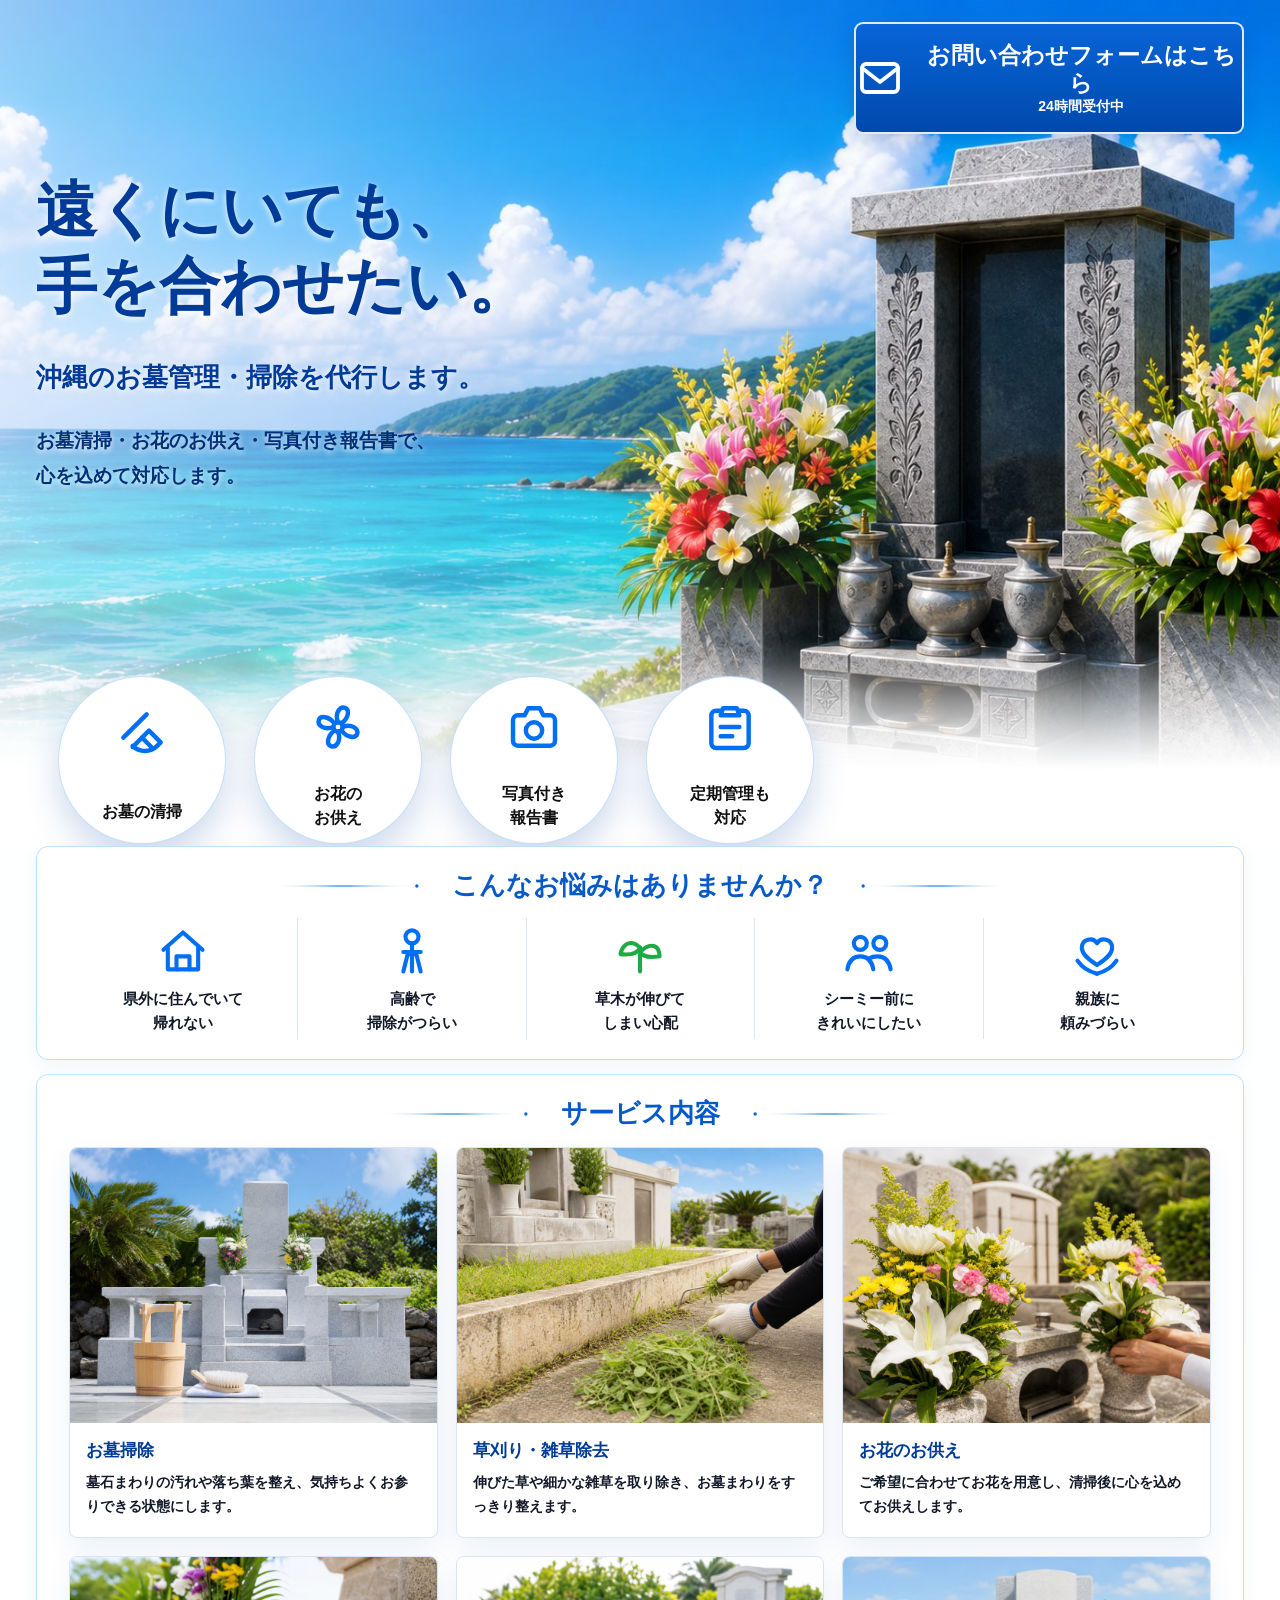
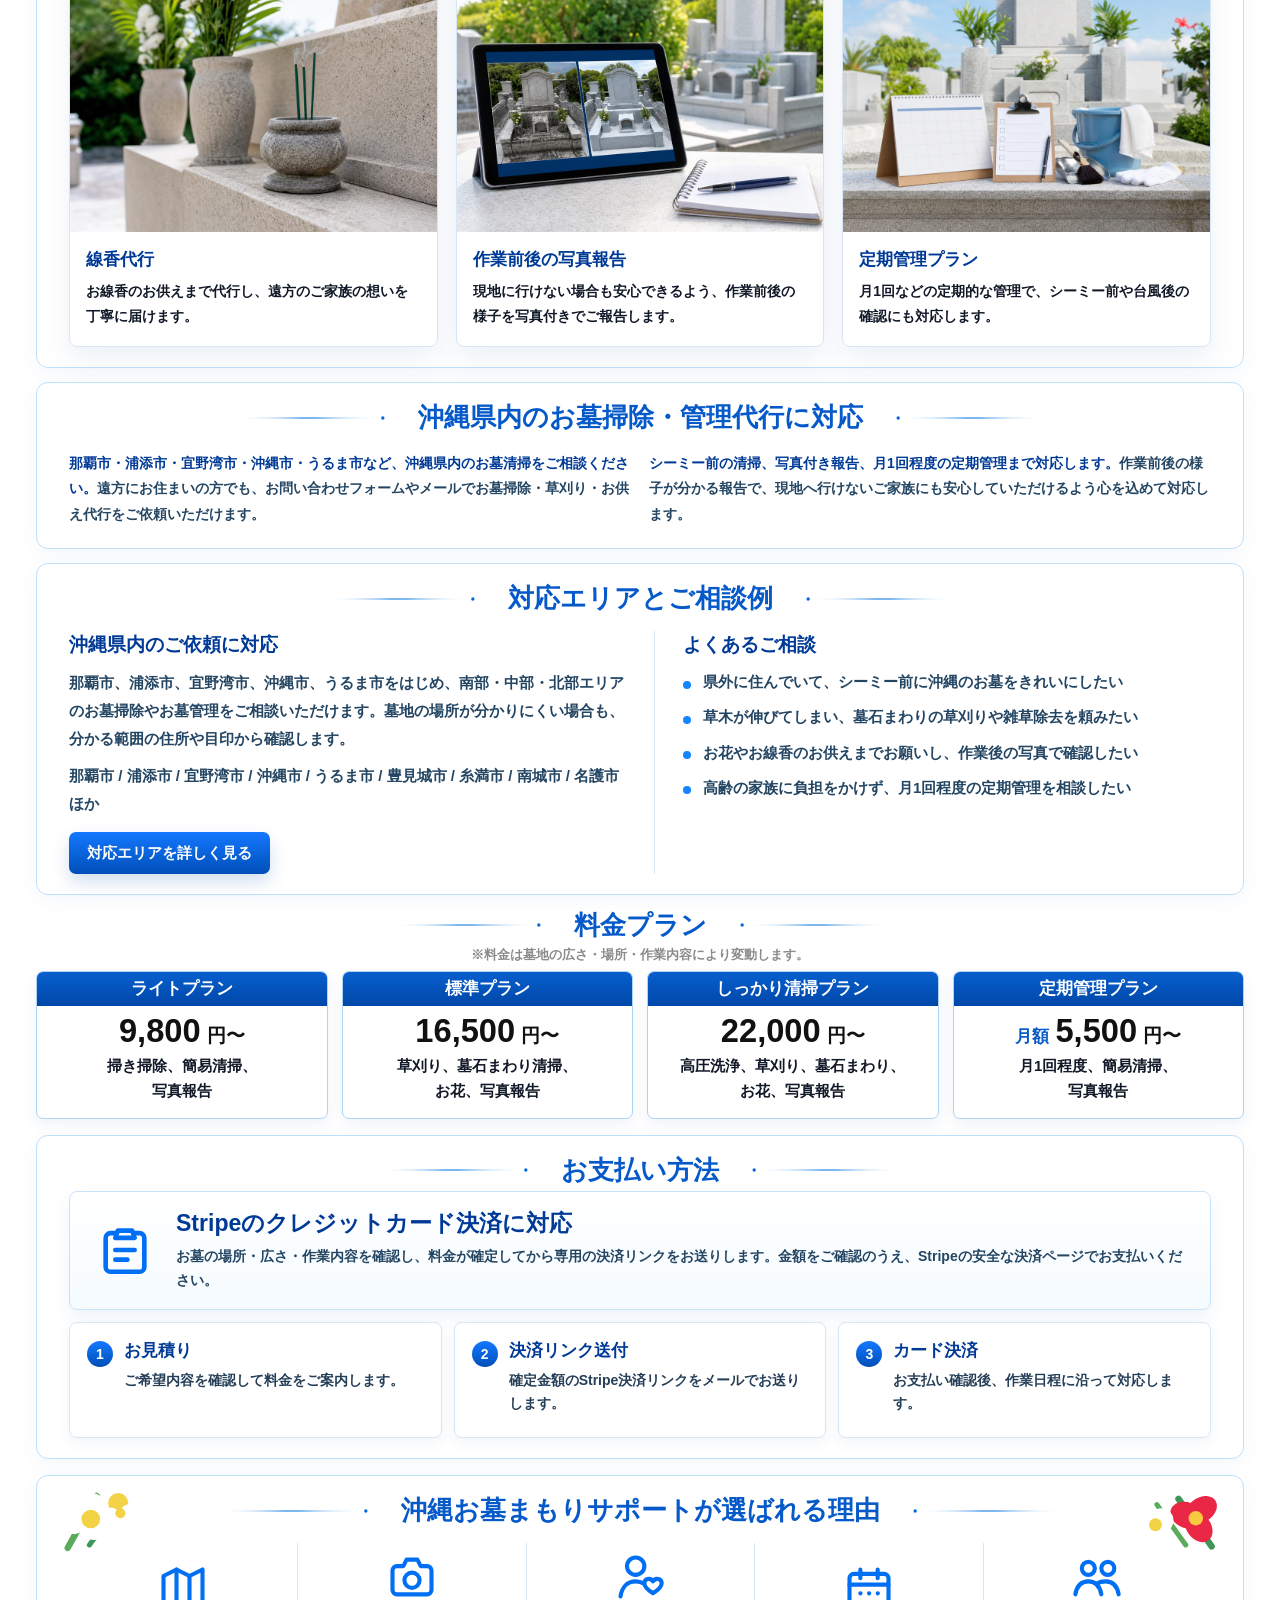
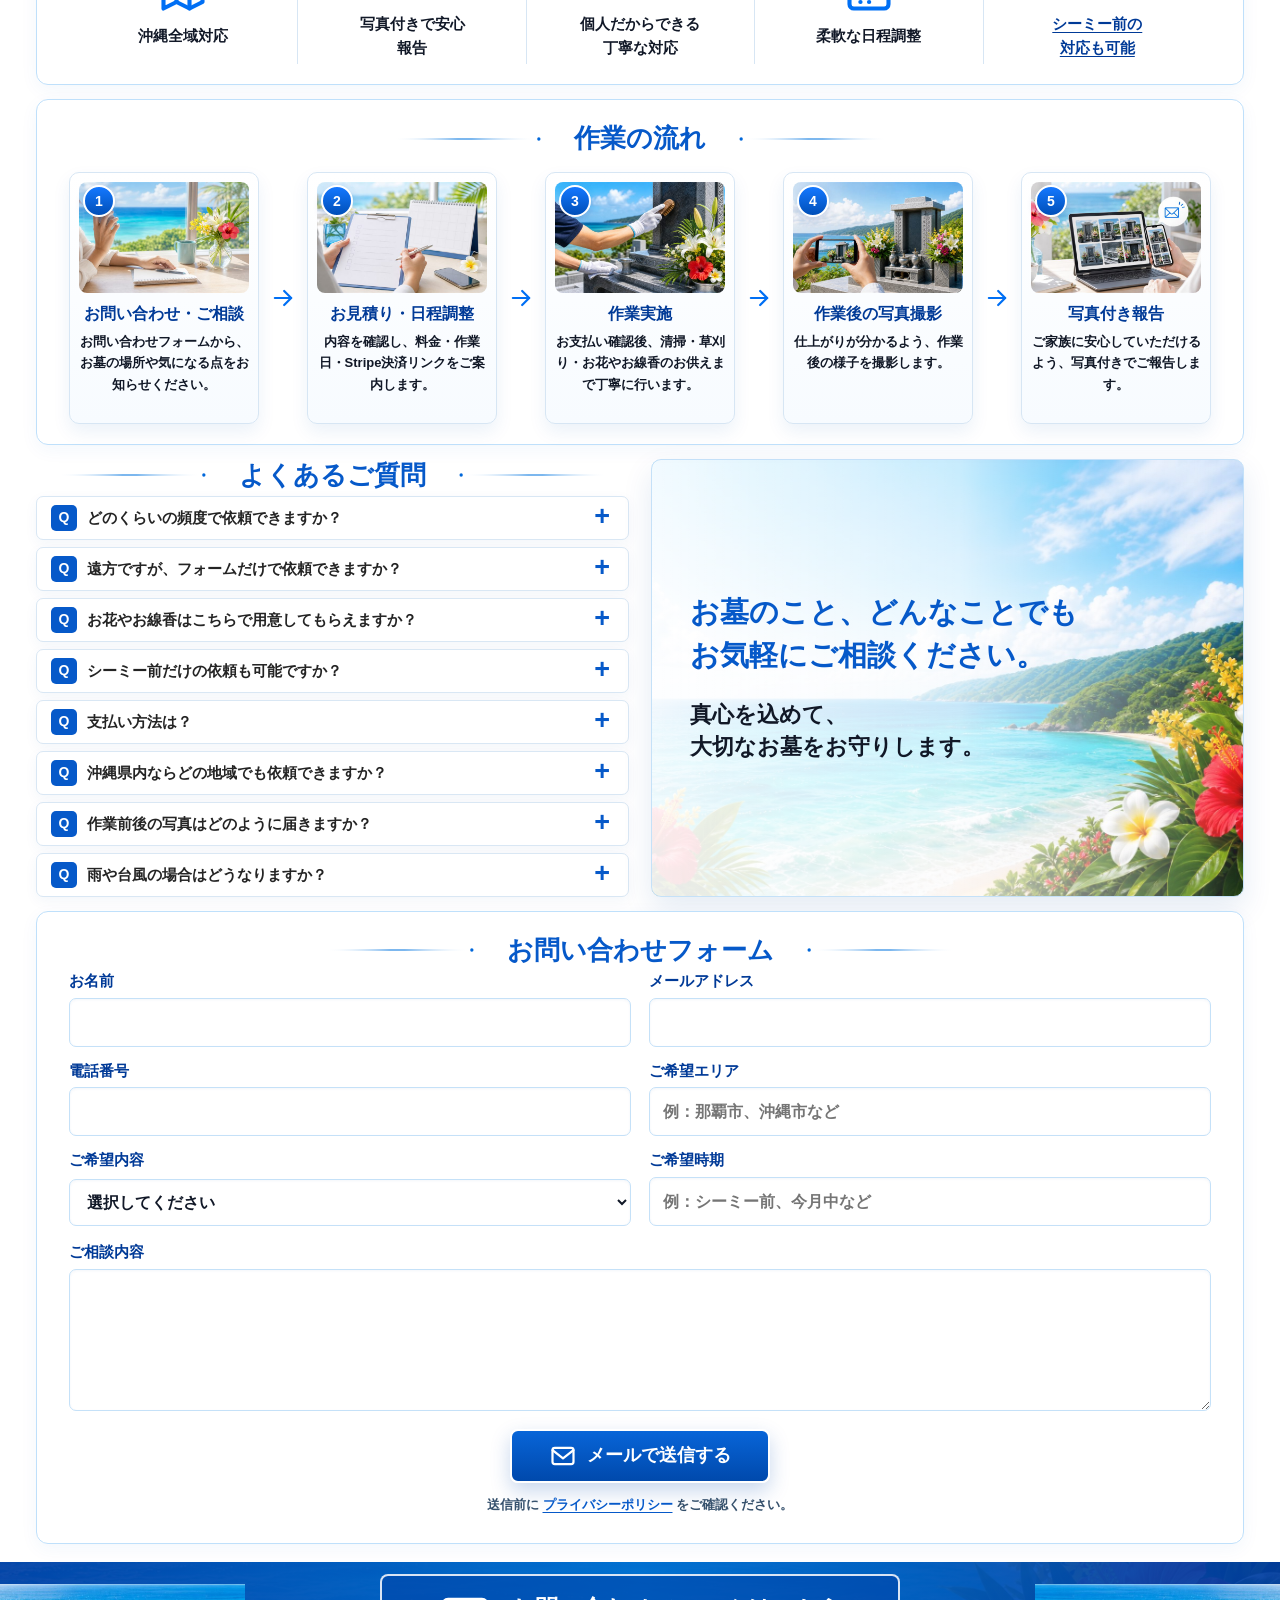
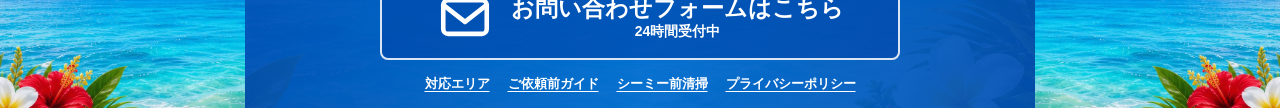
==== commit bed3b487: "Publish landing page" ====
--- a/index.html
+++ b/index.html
@@ -8,6 +8,7 @@
     <meta name="robots" content="index,follow,max-image-preview:large">
     <meta name="theme-color" content="#0659c9">
     <meta name="google-site-verification" content="g3qm3WI8N-qPYlgXqT0e49UScNgrvaZoYmMTZJv-dOM">
+    <meta name="google-adsense-account" content="ca-pub-1561149688913458">
     <meta name="geo.region" content="JP-47">
     <meta name="geo.placename" content="沖縄県">
     <meta property="og:locale" content="ja_JP">
@@ -29,6 +30,7 @@
     <link rel="icon" href="assets/favicon.svg" type="image/svg+xml">
     <link rel="preload" as="image" href="assets/hero-okinawa-grave.jpg" fetchpriority="high">
     <link rel="stylesheet" href="styles.css">
+    <script async src="https://pagead2.googlesyndication.com/pagead/js/adsbygoogle.js?client=ca-pub-1561149688913458" crossorigin="anonymous"></script>
     <script type="application/ld+json">
       {
         "@context": "https://schema.org",
@@ -342,30 +344,48 @@
 
         <section class="panel service-panel" id="services" aria-labelledby="services-title">
           <h2 class="section-title" id="services-title">サービス内容</h2>
-          <div class="icon-grid six">
-            <article class="icon-item">
-              <span class="ui-icon icon-broom" aria-hidden="true"></span>
-              <p>お墓掃除</p>
-            </article>
-            <article class="icon-item">
-              <span class="ui-icon icon-grass" aria-hidden="true"></span>
-              <p>草刈り・<br>雑草除去</p>
-            </article>
-            <article class="icon-item">
-              <span class="ui-icon icon-flower" aria-hidden="true"></span>
-              <p>お花の<br>お供え</p>
-            </article>
-            <article class="icon-item">
-              <span class="ui-icon icon-incense" aria-hidden="true"></span>
-              <p>線香代行</p>
-            </article>
-            <article class="icon-item">
-              <span class="ui-icon icon-camera" aria-hidden="true"></span>
-              <p>作業前後の<br>写真報告</p>
-            </article>
-            <article class="icon-item">
-              <span class="ui-icon icon-clipboard" aria-hidden="true"></span>
-              <p>定期管理<br>プラン</p>
+          <div class="service-photo-grid">
+            <article class="service-card">
+              <img src="assets/services/service-cleaning.jpg" alt="清掃道具をそろえた沖縄のお墓掃除サービスのイメージ" loading="lazy">
+              <div>
+                <h3>お墓掃除</h3>
+                <p>墓石まわりの汚れや落ち葉を整え、気持ちよくお参りできる状態にします。</p>
+              </div>
+            </article>
+            <article class="service-card">
+              <img src="assets/services/service-weeding.jpg" alt="沖縄のお墓まわりの雑草を丁寧に取り除く作業イメージ" loading="lazy">
+              <div>
+                <h3>草刈り・雑草除去</h3>
+                <p>伸びた草や細かな雑草を取り除き、お墓まわりをすっきり整えます。</p>
+              </div>
+            </article>
+            <article class="service-card">
+              <img src="assets/services/service-flowers.jpg" alt="沖縄のお墓に新しい花をお供えするサービスのイメージ" loading="lazy">
+              <div>
+                <h3>お花のお供え</h3>
+                <p>ご希望に合わせてお花を用意し、清掃後に心を込めてお供えします。</p>
+              </div>
+            </article>
+            <article class="service-card">
+              <img src="assets/services/service-incense.jpg" alt="沖縄のお墓で線香をお供えする代行サービスのイメージ" loading="lazy">
+              <div>
+                <h3>線香代行</h3>
+                <p>お線香のお供えまで代行し、遠方のご家族の想いを丁寧に届けます。</p>
+              </div>
+            </article>
+            <article class="service-card">
+              <img src="assets/services/service-photo-report.jpg" alt="お墓掃除の作業前後を写真で報告するイメージ" loading="lazy">
+              <div>
+                <h3>作業前後の写真報告</h3>
+                <p>現地に行けない場合も安心できるよう、作業前後の様子を写真付きでご報告します。</p>
+              </div>
+            </article>
+            <article class="service-card">
+              <img src="assets/services/service-regular-care.jpg" alt="お墓の定期管理に使う予定表と清掃道具のイメージ" loading="lazy">
+              <div>
+                <h3>定期管理プラン</h3>
+                <p>月1回などの定期的な管理で、シーミー前や台風後の確認にも対応します。</p>
+              </div>
             </article>
           </div>
         </section>
--- a/styles.css
+++ b/styles.css
@@ -345,6 +345,50 @@
   overflow-wrap: anywhere;
 }
 
+.service-photo-grid {
+  display: grid;
+  grid-template-columns: repeat(3, minmax(0, 1fr));
+  gap: 18px;
+}
+
+.service-card {
+  display: grid;
+  grid-template-rows: auto 1fr;
+  min-width: 0;
+  overflow: hidden;
+  border: 1px solid #d7e6f4;
+  border-radius: 8px;
+  background: #fff;
+  box-shadow: 0 12px 28px rgba(0, 76, 158, 0.08);
+}
+
+.service-card img {
+  display: block;
+  width: 100%;
+  aspect-ratio: 4 / 3;
+  object-fit: cover;
+}
+
+.service-card div {
+  padding: 16px 16px 18px;
+}
+
+.service-card h3 {
+  margin: 0 0 8px;
+  color: var(--deep-blue);
+  font-size: clamp(17px, 1.35vw, 21px);
+  line-height: 1.35;
+  overflow-wrap: anywhere;
+}
+
+.service-card p {
+  margin: 0;
+  color: var(--text);
+  font-size: 14px;
+  line-height: 1.75;
+  overflow-wrap: anywhere;
+}
+
 .text-link {
   color: var(--deep-blue);
   text-decoration: underline;
@@ -1335,6 +1379,10 @@
     border-left: 0;
   }
 
+  .service-photo-grid {
+    grid-template-columns: repeat(2, minmax(0, 1fr));
+  }
+
   .price-grid {
     grid-template-columns: repeat(2, 1fr);
   }
@@ -1530,6 +1578,15 @@
     font-size: 14px;
   }
 
+  .service-photo-grid {
+    grid-template-columns: 1fr;
+    gap: 14px;
+  }
+
+  .service-card div {
+    padding: 14px;
+  }
+
   .price-grid,
   .faq-cta-grid,
   .footer-inner {
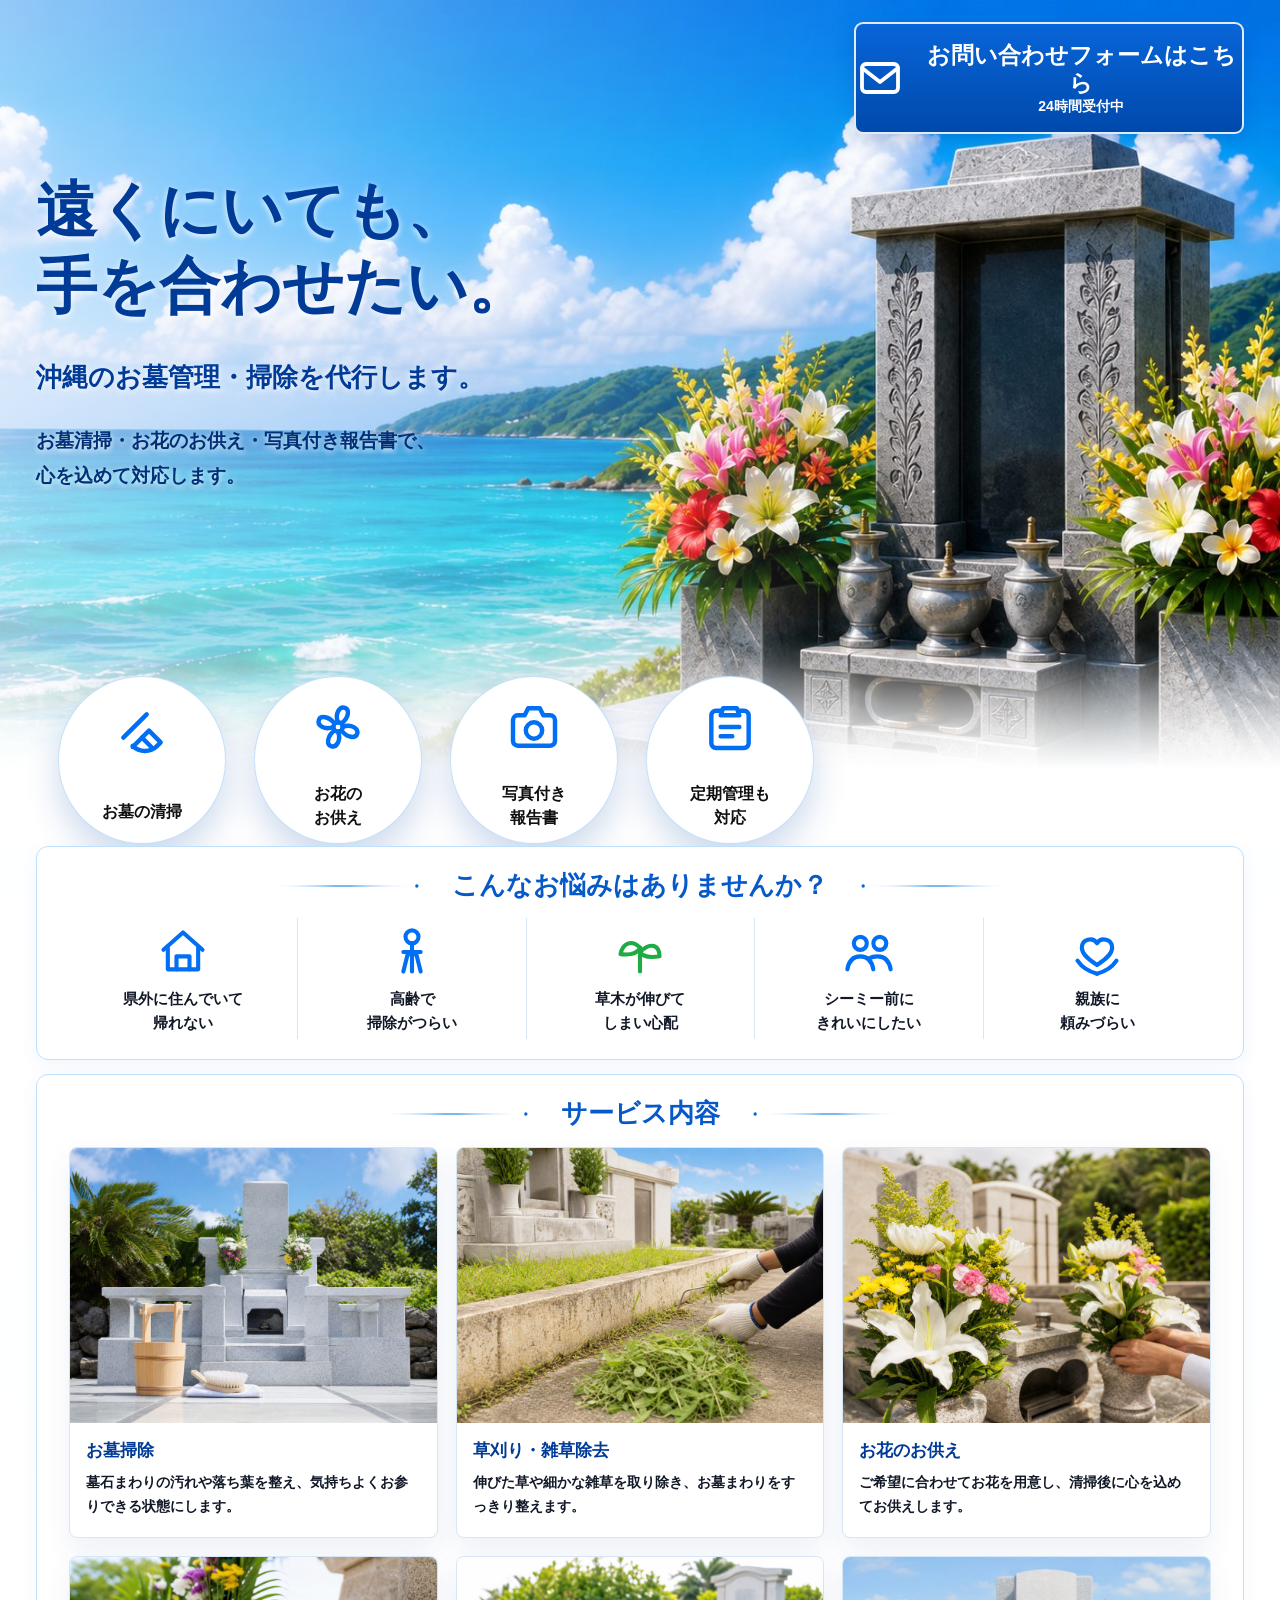
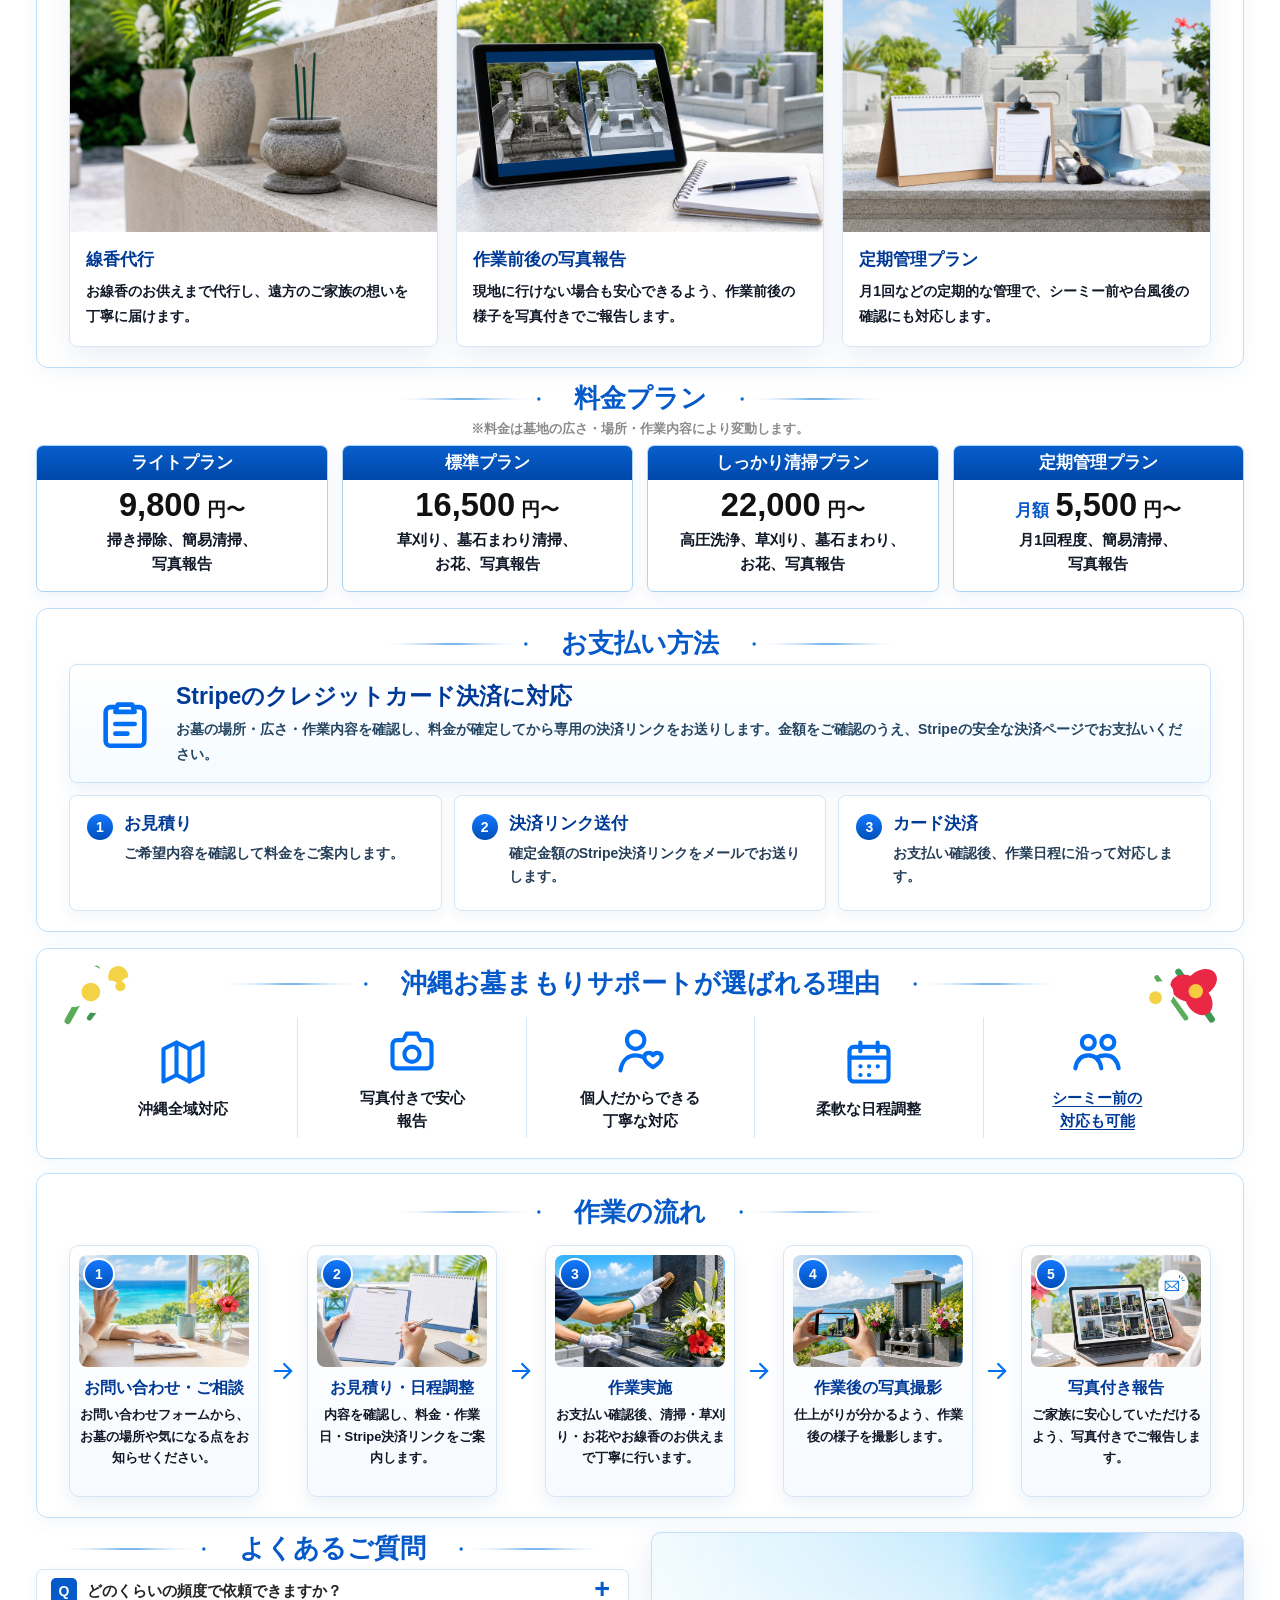
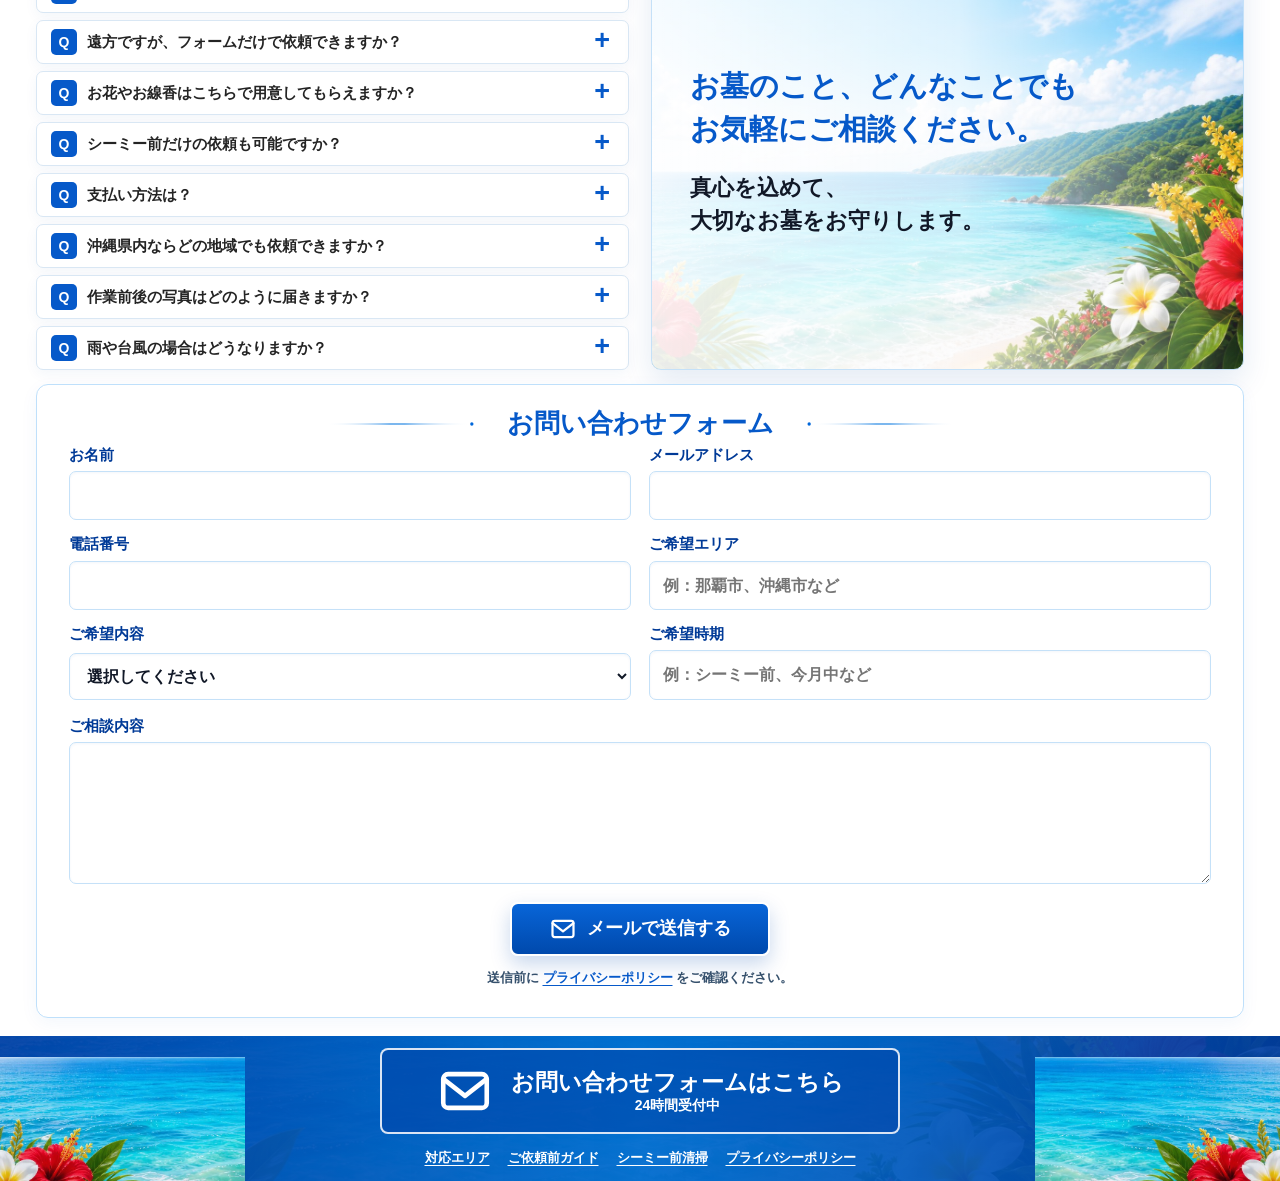
==== commit 0943c2bd: "Publish landing page" ====
--- a/index.html
+++ b/index.html
@@ -390,35 +390,6 @@
           </div>
         </section>
 
-        <section class="panel seo-text-panel" aria-labelledby="area-title">
-          <h2 class="section-title" id="area-title">沖縄県内のお墓掃除・管理代行に対応</h2>
-          <div class="seo-text-grid">
-            <p><strong>那覇市・浦添市・宜野湾市・沖縄市・うるま市など、沖縄県内のお墓清掃をご相談ください。</strong>遠方にお住まいの方でも、お問い合わせフォームやメールでお墓掃除・草刈り・お供え代行をご依頼いただけます。</p>
-            <p><strong>シーミー前の清掃、写真付き報告、月1回程度の定期管理まで対応します。</strong>作業前後の様子が分かる報告で、現地へ行けないご家族にも安心していただけるよう心を込めて対応します。</p>
-          </div>
-        </section>
-
-        <section class="panel local-panel" aria-labelledby="local-title">
-          <h2 class="section-title" id="local-title">対応エリアとご相談例</h2>
-          <div class="local-columns">
-            <div>
-              <h3>沖縄県内のご依頼に対応</h3>
-              <p>那覇市、浦添市、宜野湾市、沖縄市、うるま市をはじめ、南部・中部・北部エリアのお墓掃除やお墓管理をご相談いただけます。墓地の場所が分かりにくい場合も、分かる範囲の住所や目印から確認します。</p>
-              <p class="area-line">那覇市 / 浦添市 / 宜野湾市 / 沖縄市 / うるま市 / 豊見城市 / 糸満市 / 南城市 / 名護市 ほか</p>
-              <a class="area-more-link" href="areas.html">対応エリアを詳しく見る</a>
-            </div>
-            <div>
-              <h3>よくあるご相談</h3>
-              <ul class="local-list">
-                <li>県外に住んでいて、シーミー前に沖縄のお墓をきれいにしたい</li>
-                <li>草木が伸びてしまい、墓石まわりの草刈りや雑草除去を頼みたい</li>
-                <li>お花やお線香のお供えまでお願いし、作業後の写真で確認したい</li>
-                <li>高齢の家族に負担をかけず、月1回程度の定期管理を相談したい</li>
-              </ul>
-            </div>
-          </div>
-        </section>
-
         <section class="plans-section" id="plans" aria-labelledby="plans-title">
           <h2 class="section-title compact" id="plans-title">料金プラン</h2>
           <p class="price-note">※料金は墓地の広さ・場所・作業内容により変動します。</p>
--- a/styles.css
+++ b/styles.css
@@ -349,12 +349,15 @@
   display: grid;
   grid-template-columns: repeat(3, minmax(0, 1fr));
   gap: 18px;
+  min-width: 0;
+  max-width: 100%;
 }
 
 .service-card {
   display: grid;
   grid-template-rows: auto 1fr;
   min-width: 0;
+  max-width: 100%;
   overflow: hidden;
   border: 1px solid #d7e6f4;
   border-radius: 8px;
@@ -1580,11 +1583,36 @@
 
   .service-photo-grid {
     grid-template-columns: 1fr;
-    gap: 14px;
+    width: calc(100vw - 52px);
+    max-width: 100%;
+    margin: 0 auto;
+    gap: 10px;
+  }
+
+  .service-card {
+    grid-template-columns: 38% minmax(0, 1fr);
+    grid-template-rows: 1fr;
+    min-height: 132px;
+  }
+
+  .service-card img {
+    height: 100%;
+    aspect-ratio: auto;
   }
 
   .service-card div {
-    padding: 14px;
+    align-self: center;
+    padding: 10px 11px;
+  }
+
+  .service-card h3 {
+    margin-bottom: 5px;
+    font-size: 15px;
+  }
+
+  .service-card p {
+    font-size: 12px;
+    line-height: 1.65;
   }
 
   .price-grid,
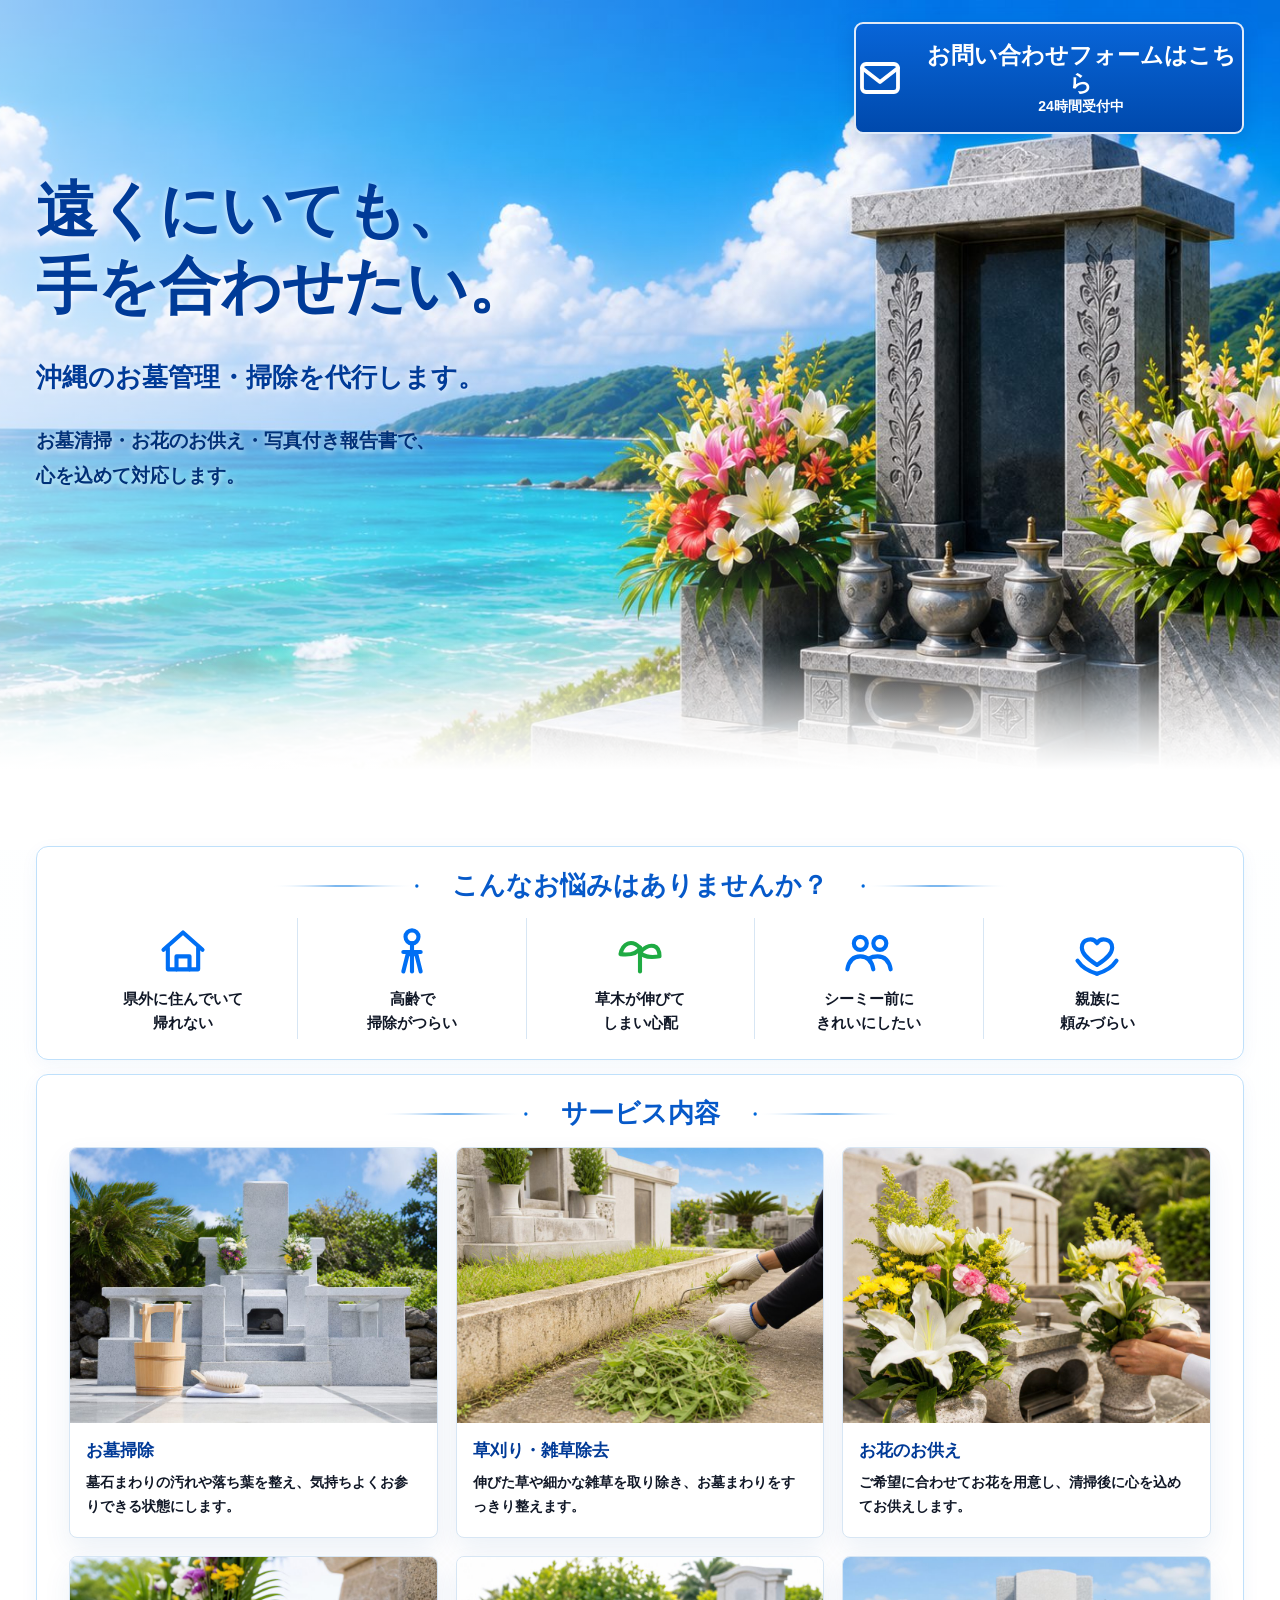
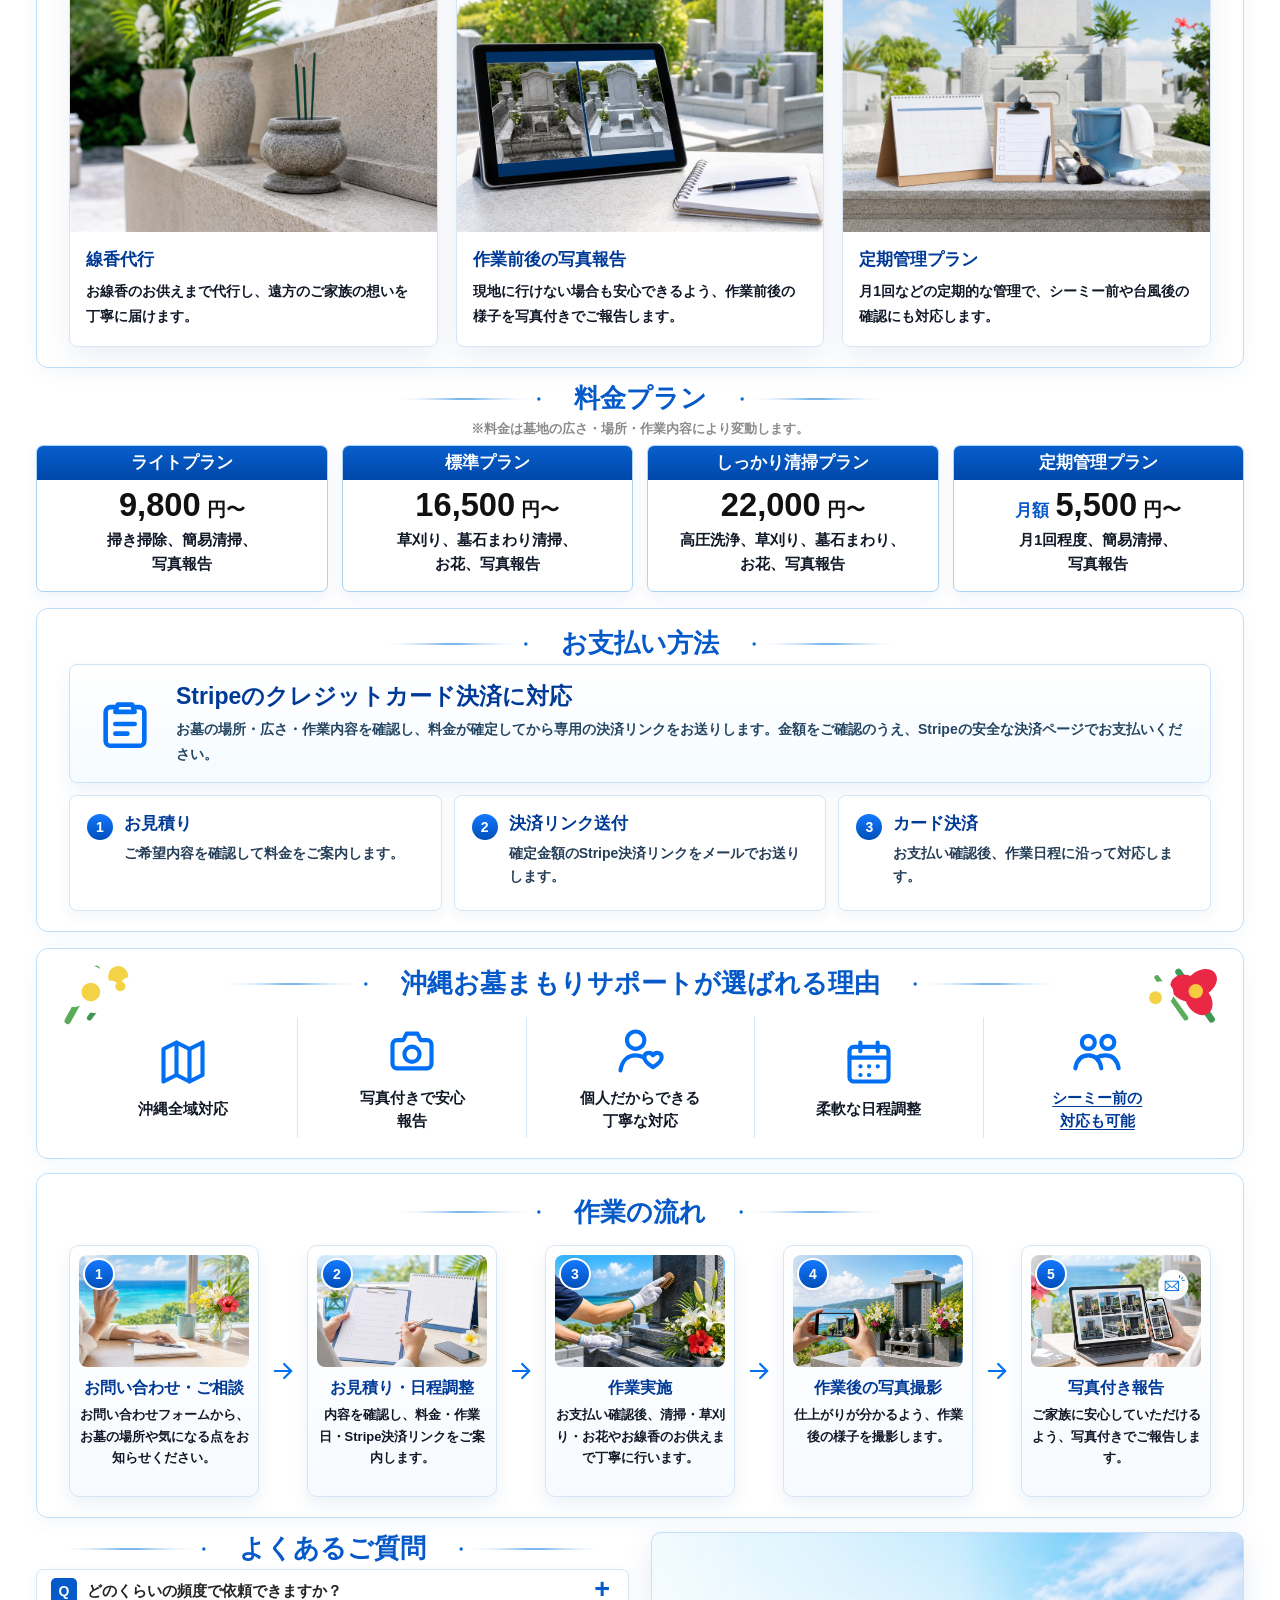
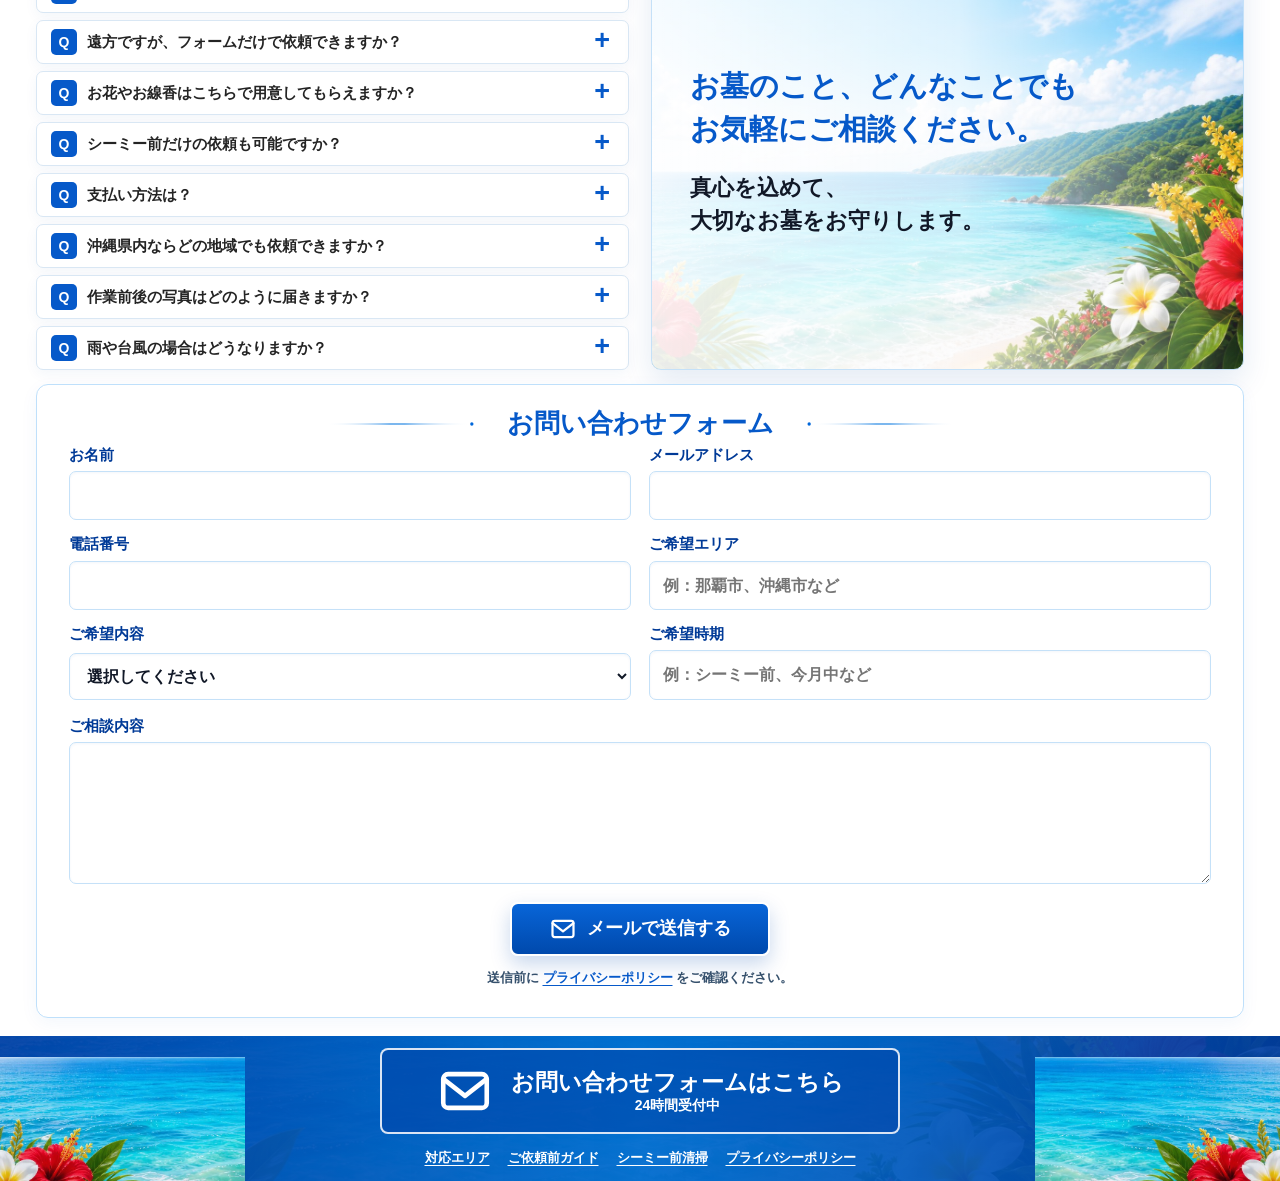
==== commit 70f36d78: "Publish landing page" ====
--- a/index.html
+++ b/index.html
@@ -295,24 +295,6 @@
           </div>
         </div>
 
-        <div class="hero-services" aria-label="主なサービス">
-          <a class="round-service" href="#services">
-            <span class="ui-icon icon-broom" aria-hidden="true"></span>
-            <span>お墓の清掃</span>
-          </a>
-          <a class="round-service" href="#services">
-            <span class="ui-icon icon-flower" aria-hidden="true"></span>
-            <span>お花の<br>お供え</span>
-          </a>
-          <a class="round-service" href="#services">
-            <span class="ui-icon icon-camera" aria-hidden="true"></span>
-            <span>写真付き<br>報告書</span>
-          </a>
-          <a class="round-service" href="#plans">
-            <span class="ui-icon icon-clipboard" aria-hidden="true"></span>
-            <span>定期管理も<br>対応</span>
-          </a>
-        </div>
       </section>
 
       <div class="content-wrap">
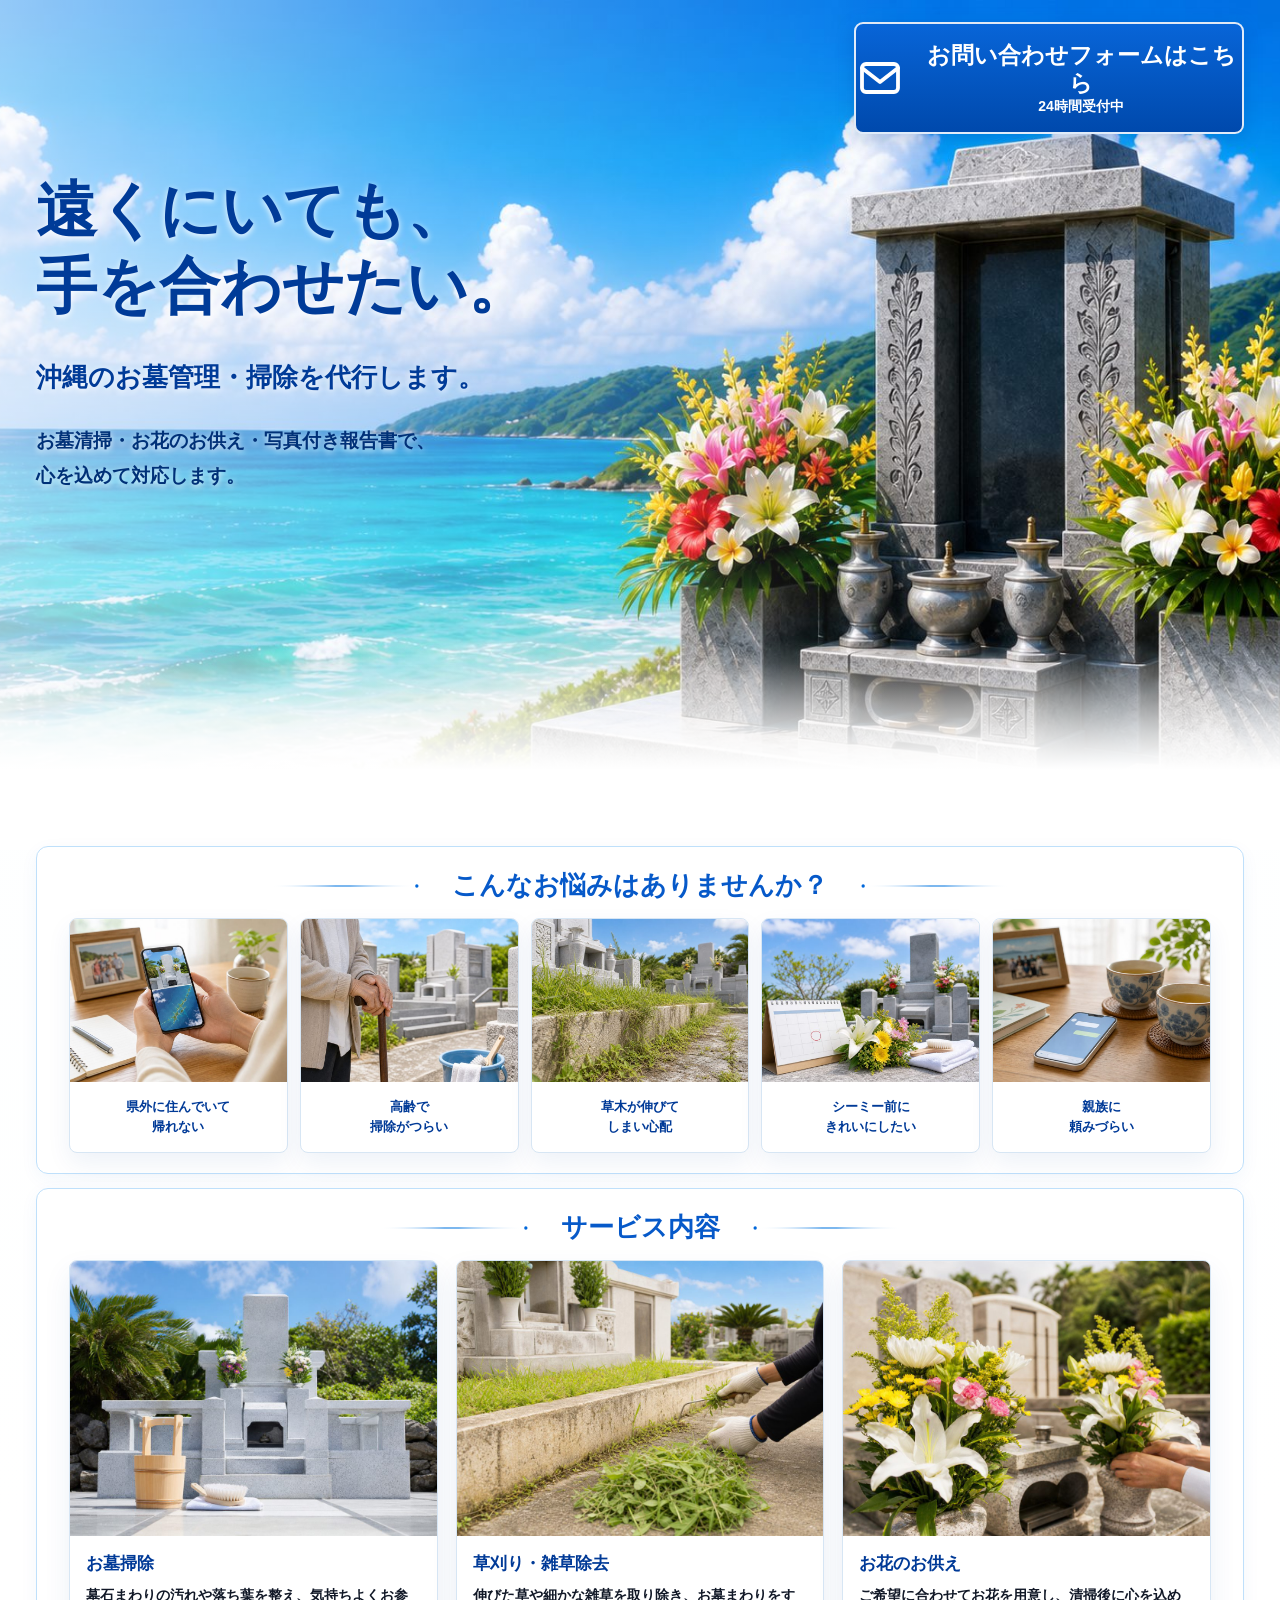
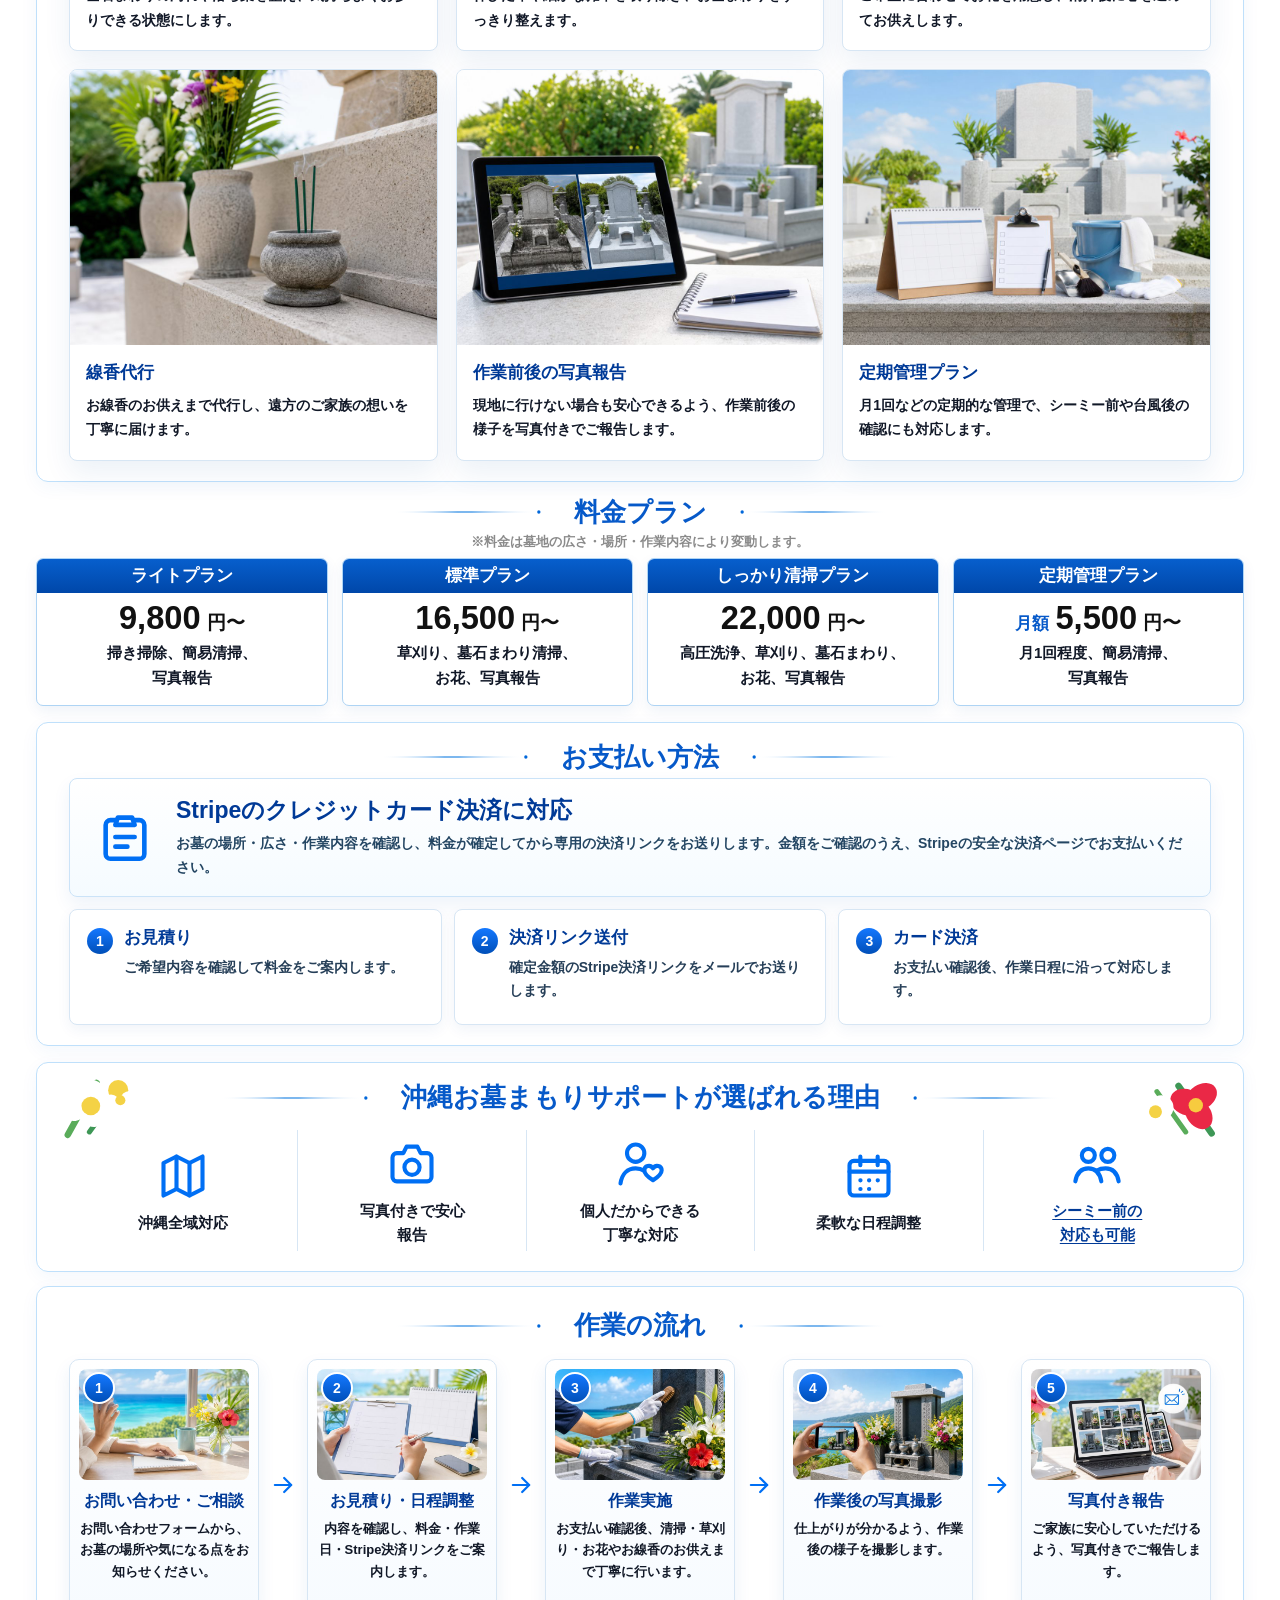
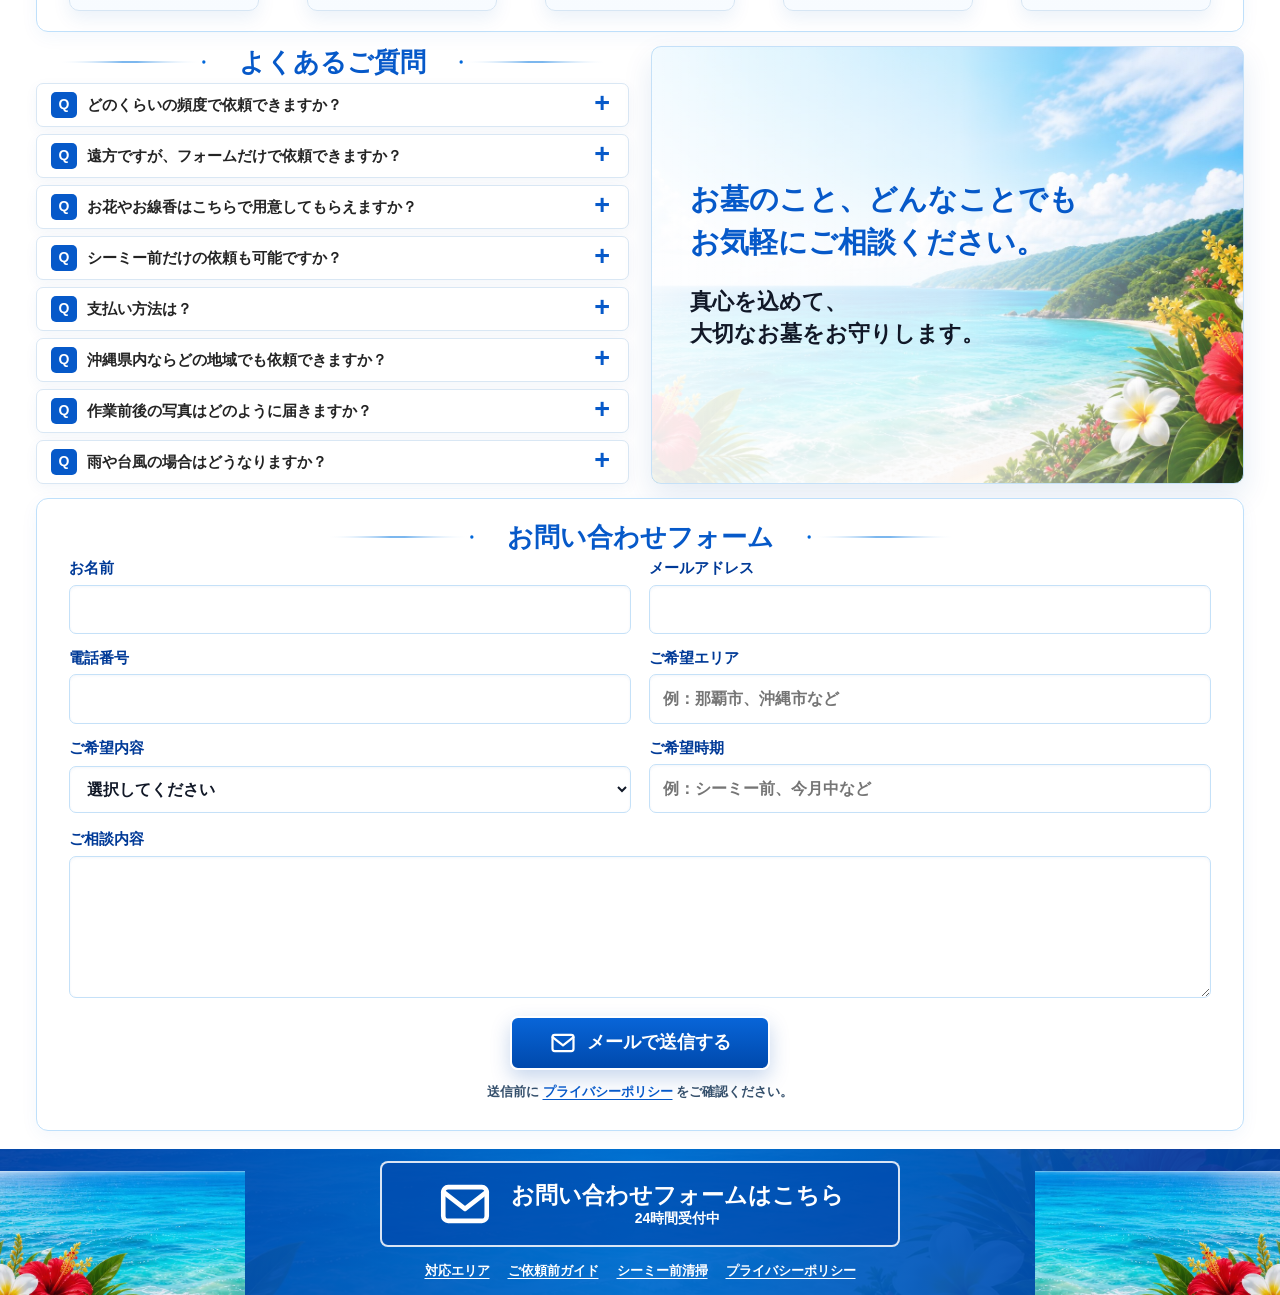
==== commit b8a9e604: "Publish landing page" ====
--- a/index.html
+++ b/index.html
@@ -300,25 +300,25 @@
       <div class="content-wrap">
         <section class="panel worry-panel" aria-labelledby="worry-title">
           <h2 class="section-title" id="worry-title">こんなお悩みはありませんか？</h2>
-          <div class="icon-grid five">
-            <article class="icon-item">
-              <span class="ui-icon icon-home" aria-hidden="true"></span>
+          <div class="worry-photo-grid">
+            <article class="worry-card">
+              <img src="assets/worries/worry-remote.jpg" alt="遠方から沖縄のお墓について相談するイメージ" loading="lazy">
               <p>県外に住んでいて<br>帰れない</p>
             </article>
-            <article class="icon-item">
-              <span class="ui-icon icon-person" aria-hidden="true"></span>
+            <article class="worry-card">
+              <img src="assets/worries/worry-elderly.jpg" alt="高齢でお墓掃除の負担を感じるイメージ" loading="lazy">
               <p>高齢で<br>掃除がつらい</p>
             </article>
-            <article class="icon-item">
-              <span class="ui-icon icon-sprout green" aria-hidden="true"></span>
+            <article class="worry-card">
+              <img src="assets/worries/worry-overgrown.jpg" alt="お墓まわりの草木が伸びて心配な様子" loading="lazy">
               <p>草木が伸びて<br>しまい心配</p>
             </article>
-            <article class="icon-item">
-              <span class="ui-icon icon-group" aria-hidden="true"></span>
+            <article class="worry-card">
+              <img src="assets/worries/worry-shimi.jpg" alt="シーミー前にお墓をきれいに整えたいイメージ" loading="lazy">
               <p>シーミー前に<br>きれいにしたい</p>
             </article>
-            <article class="icon-item">
-              <span class="ui-icon icon-heart-hands" aria-hidden="true"></span>
+            <article class="worry-card">
+              <img src="assets/worries/worry-family.jpg" alt="親族にお墓掃除を頼みづらい気持ちを表すイメージ" loading="lazy">
               <p>親族に<br>頼みづらい</p>
             </article>
           </div>
--- a/styles.css
+++ b/styles.css
@@ -272,6 +272,44 @@
   margin-top: -4px;
 }
 
+.worry-photo-grid {
+  display: grid;
+  grid-template-columns: repeat(5, minmax(0, 1fr));
+  gap: 12px;
+  min-width: 0;
+}
+
+.worry-card {
+  display: grid;
+  grid-template-rows: auto 1fr;
+  min-width: 0;
+  overflow: hidden;
+  border: 1px solid #d7e6f4;
+  border-radius: 8px;
+  background: #fff;
+  box-shadow: 0 10px 24px rgba(0, 76, 158, 0.07);
+}
+
+.worry-card img {
+  display: block;
+  width: 100%;
+  aspect-ratio: 4 / 3;
+  object-fit: cover;
+}
+
+.worry-card p {
+  display: grid;
+  align-content: center;
+  min-height: 70px;
+  margin: 0;
+  padding: 10px 8px;
+  color: var(--deep-blue);
+  font-size: clamp(13px, 1vw, 16px);
+  line-height: 1.55;
+  text-align: center;
+  overflow-wrap: anywhere;
+}
+
 .section-title {
   display: flex;
   align-items: center;
@@ -1382,6 +1420,10 @@
     border-left: 0;
   }
 
+  .worry-photo-grid {
+    grid-template-columns: repeat(3, minmax(0, 1fr));
+  }
+
   .service-photo-grid {
     grid-template-columns: repeat(2, minmax(0, 1fr));
   }
@@ -1581,6 +1623,32 @@
     font-size: 14px;
   }
 
+  .worry-photo-grid {
+    grid-template-columns: 1fr;
+    width: calc(100vw - 52px);
+    max-width: 100%;
+    margin: 0 auto;
+    gap: 10px;
+  }
+
+  .worry-card {
+    grid-template-columns: 38% minmax(0, 1fr);
+    grid-template-rows: 1fr;
+    min-height: 112px;
+  }
+
+  .worry-card img {
+    height: 100%;
+    aspect-ratio: auto;
+  }
+
+  .worry-card p {
+    min-height: 0;
+    padding: 10px 11px;
+    font-size: 14px;
+    text-align: left;
+  }
+
   .service-photo-grid {
     grid-template-columns: 1fr;
     width: calc(100vw - 52px);
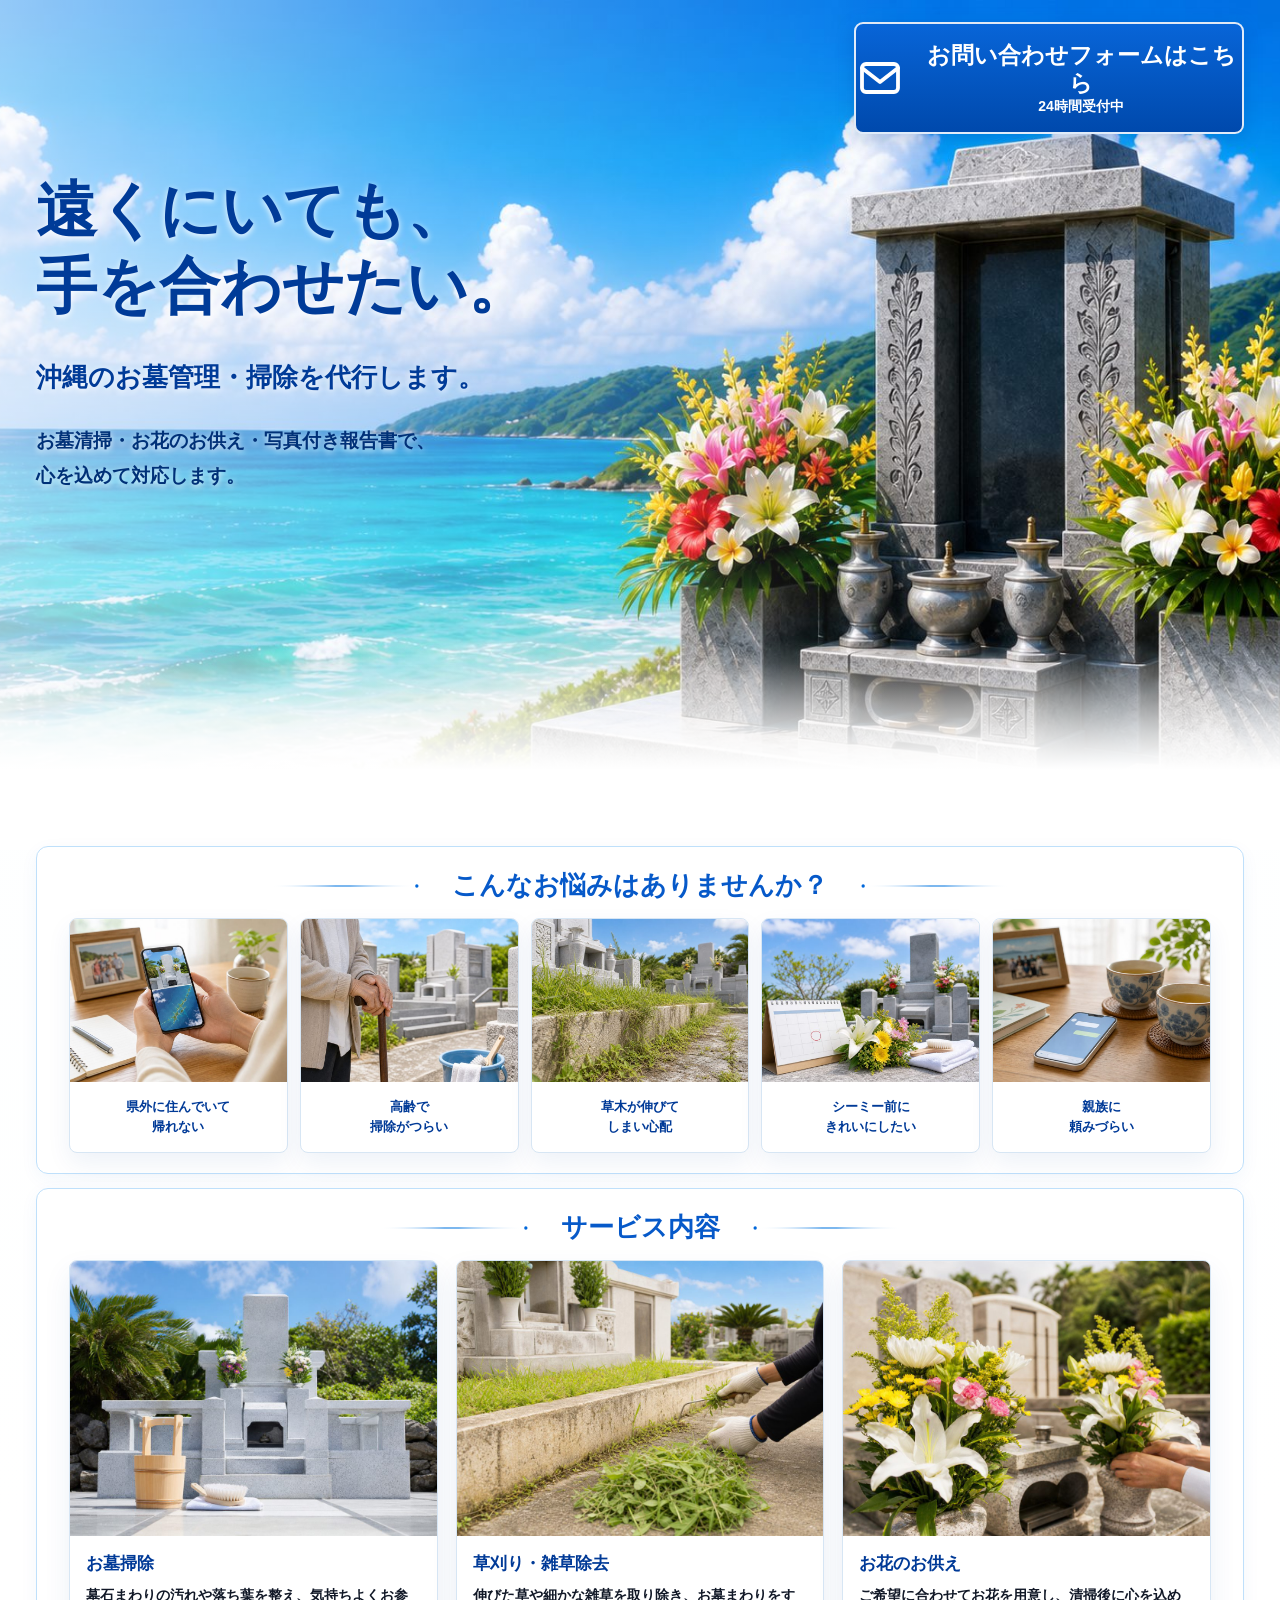
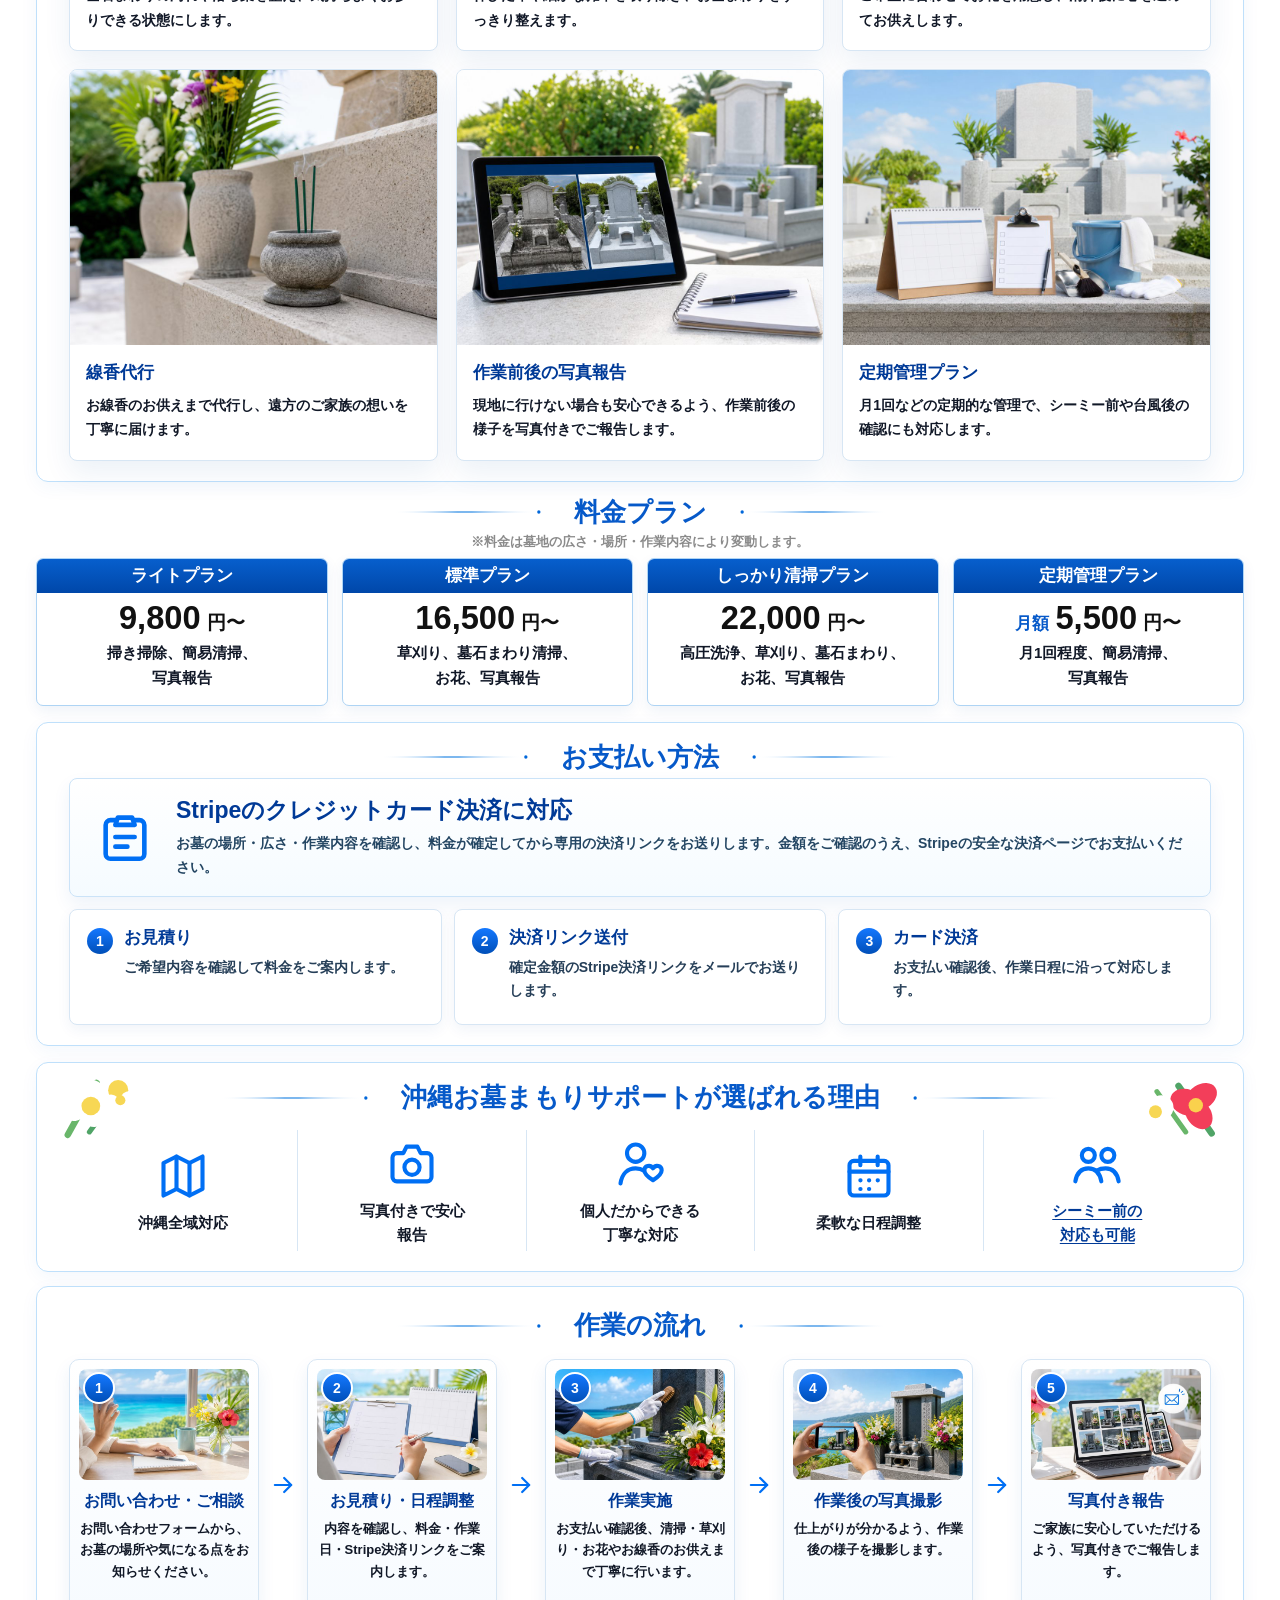
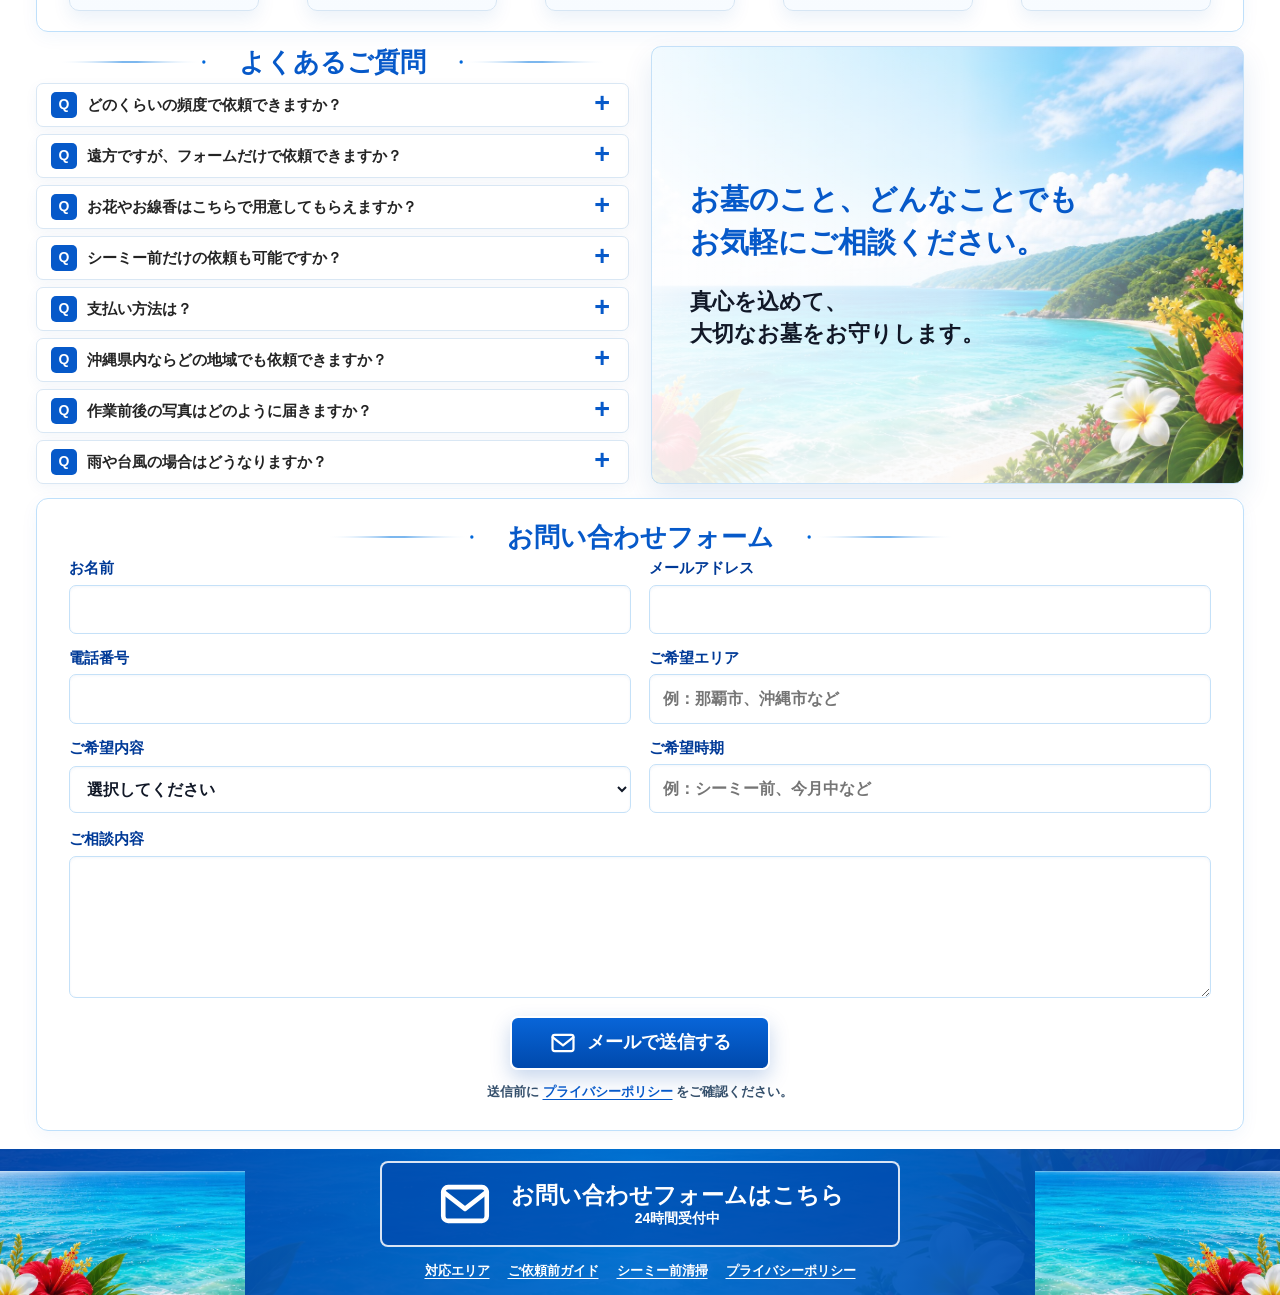
==== commit 1843aec7: "Publish landing page" ====
--- a/index.html
+++ b/index.html
@@ -58,7 +58,7 @@
               "@id": "https://aivia-ai.github.io/okinawa-grave-care-lp/#primaryimage"
             },
             "datePublished": "2026-05-28",
-            "dateModified": "2026-05-29",
+            "dateModified": "2026-05-30",
             "inLanguage": "ja"
           },
           {
--- a/styles.css
+++ b/styles.css
@@ -701,13 +701,20 @@
   z-index: 2;
 }
 
+.reason-panel .icon-grid {
+  position: relative;
+  z-index: 2;
+}
+
 .flower-corner {
   position: absolute;
-  z-index: 1;
+  z-index: 0;
   top: 4px;
   width: 108px;
   height: 78px;
-  opacity: 0.92;
+  border-radius: 8px;
+  opacity: 0.82;
+  filter: saturate(1.05);
   pointer-events: none;
 }
 
@@ -1600,11 +1607,22 @@
     font-size: 22px;
   }
 
+  .worry-panel .section-title {
+    gap: 6px;
+    font-size: 20px;
+    white-space: nowrap;
+  }
+
   .section-title::before,
   .section-title::after {
     width: 42px;
   }
 
+  .worry-panel .section-title::before,
+  .worry-panel .section-title::after {
+    width: 24px;
+  }
+
   .icon-grid.five,
   .icon-grid.six {
     grid-template-columns: repeat(2, minmax(0, 1fr));
@@ -1624,29 +1642,30 @@
   }
 
   .worry-photo-grid {
-    grid-template-columns: 1fr;
-    width: calc(100vw - 52px);
+    grid-template-columns: repeat(2, minmax(0, 1fr));
+    width: min(100%, 330px);
     max-width: 100%;
     margin: 0 auto;
-    gap: 10px;
+    gap: 8px;
   }
 
   .worry-card {
-    grid-template-columns: 38% minmax(0, 1fr);
-    grid-template-rows: 1fr;
-    min-height: 112px;
+    grid-template-columns: 1fr;
+    grid-template-rows: auto 1fr;
+    min-height: 0;
   }
 
   .worry-card img {
-    height: 100%;
-    aspect-ratio: auto;
+    height: auto;
+    aspect-ratio: 4 / 3;
   }
 
   .worry-card p {
-    min-height: 0;
-    padding: 10px 11px;
-    font-size: 14px;
-    text-align: left;
+    min-height: 58px;
+    padding: 8px 6px;
+    font-size: 13px;
+    line-height: 1.45;
+    text-align: center;
   }
 
   .service-photo-grid {
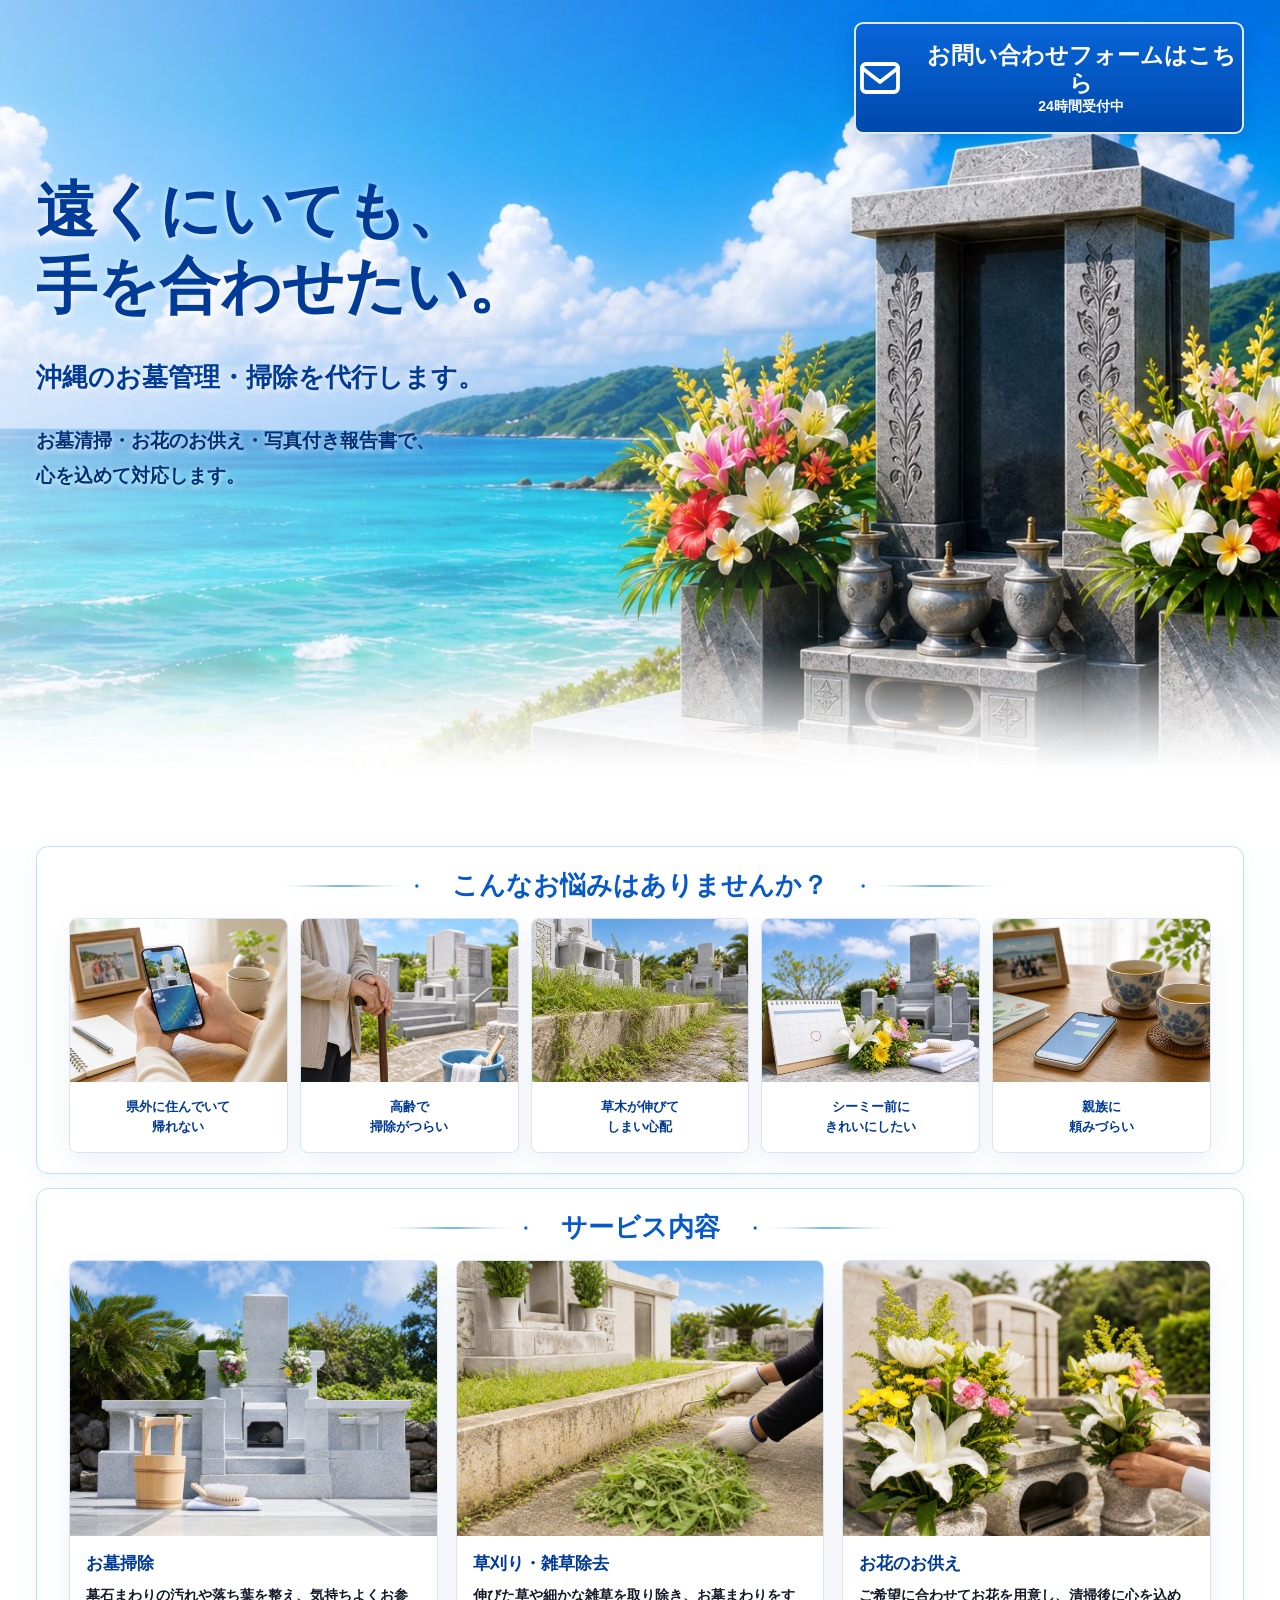
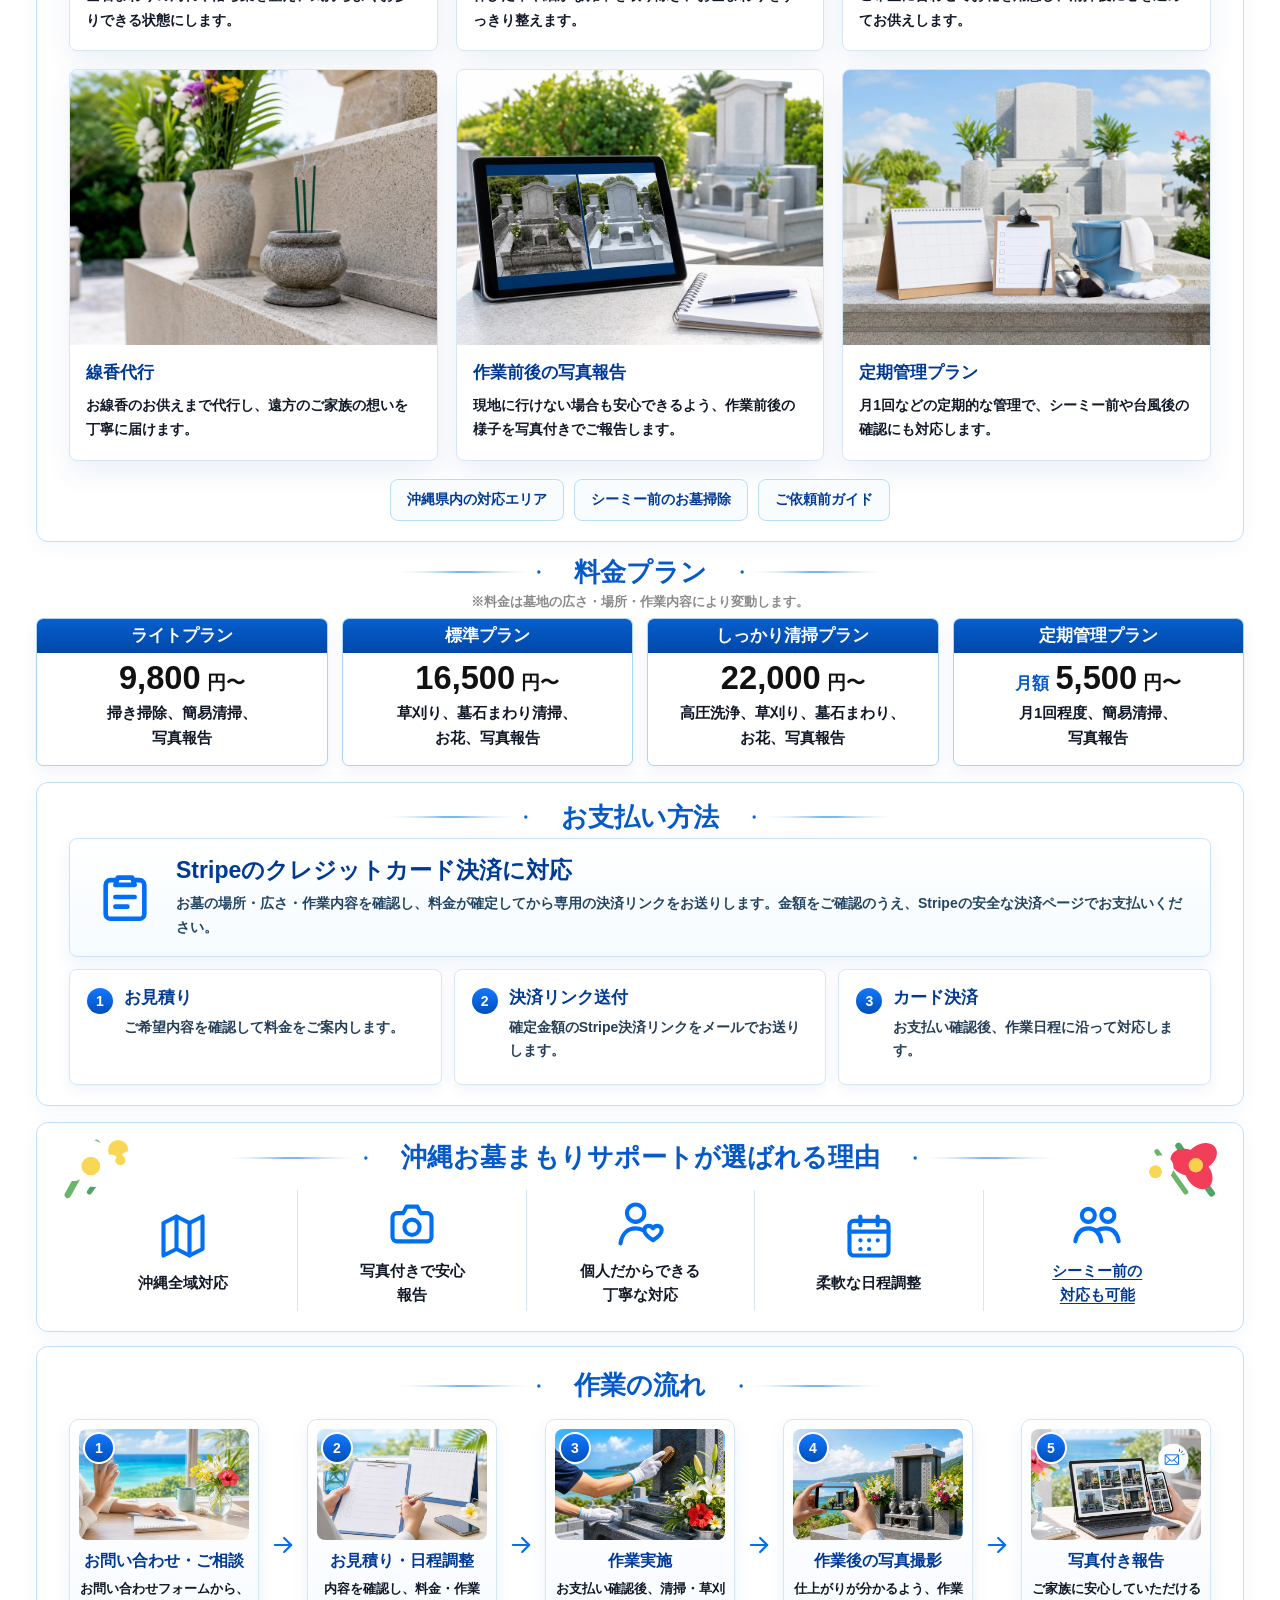
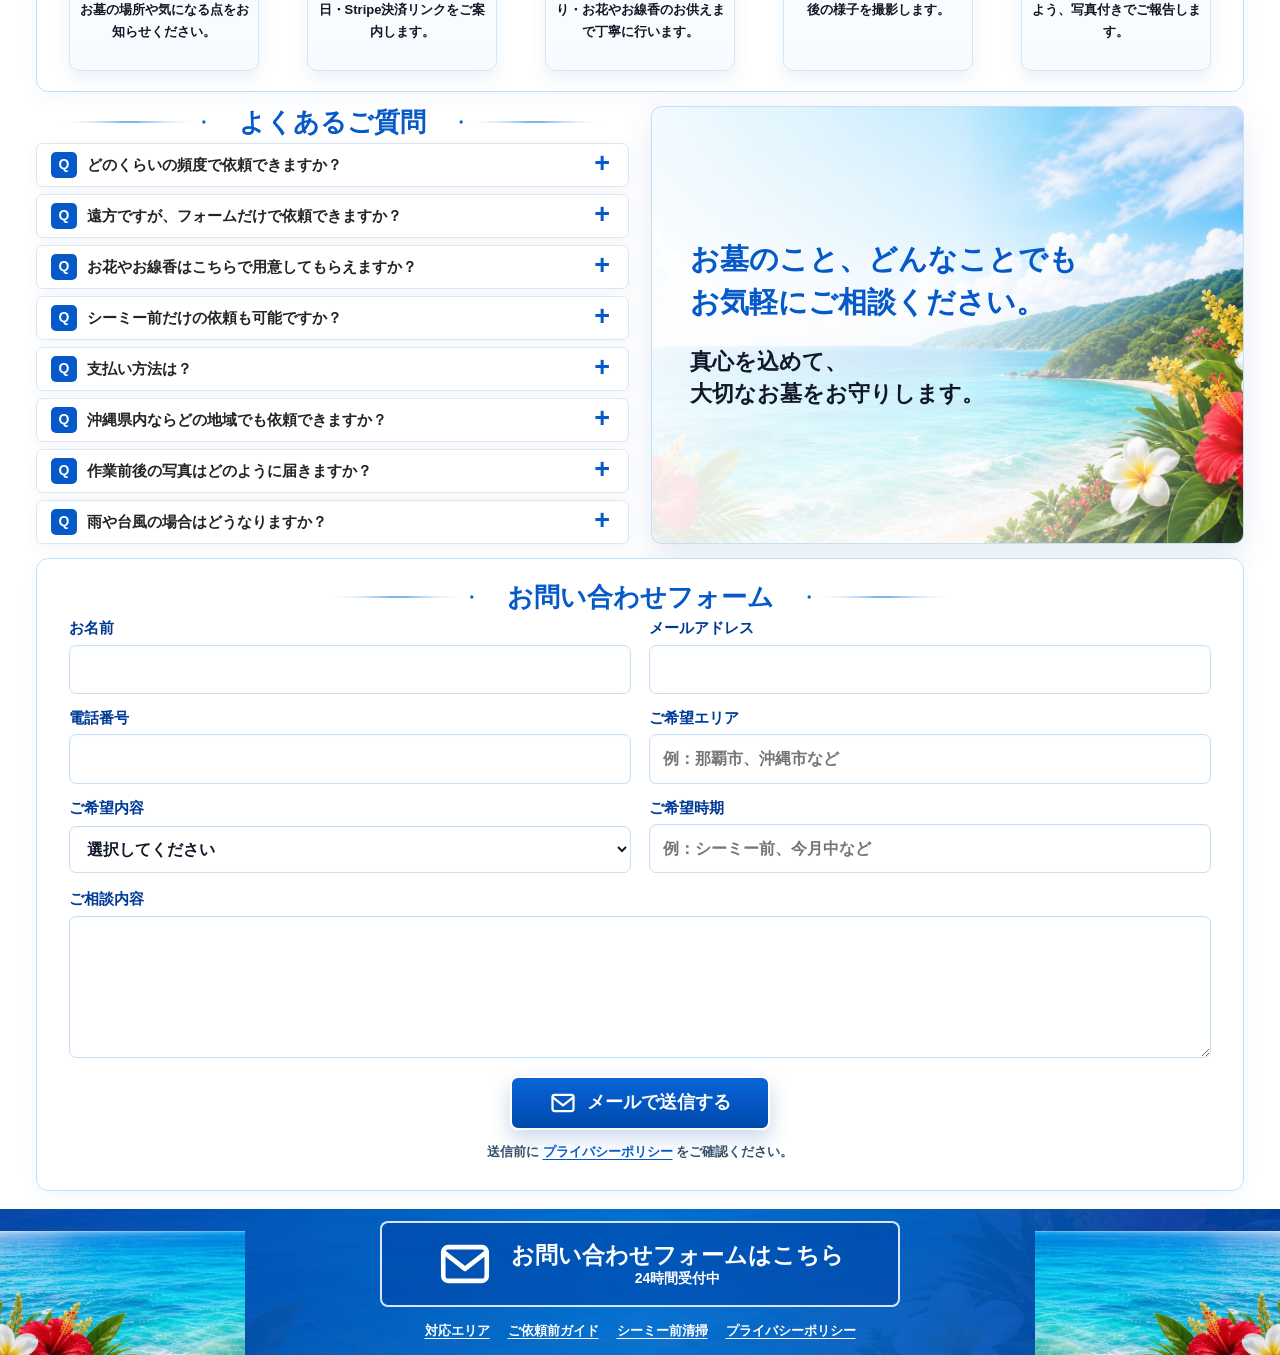
==== commit 66f997db: "Publish landing page" ====
--- a/index.html
+++ b/index.html
@@ -370,6 +370,11 @@
               </div>
             </article>
           </div>
+          <nav class="support-link-row" aria-label="関連ページ">
+            <a href="areas.html">沖縄県内の対応エリア</a>
+            <a href="seimei.html">シーミー前のお墓掃除</a>
+            <a href="guide.html">ご依頼前ガイド</a>
+          </nav>
         </section>
 
         <section class="plans-section" id="plans" aria-labelledby="plans-title">
--- a/styles.css
+++ b/styles.css
@@ -430,6 +430,28 @@
   overflow-wrap: anywhere;
 }
 
+.support-link-row {
+  display: flex;
+  flex-wrap: wrap;
+  justify-content: center;
+  gap: 10px;
+  margin-top: 18px;
+}
+
+.support-link-row a {
+  display: inline-flex;
+  align-items: center;
+  justify-content: center;
+  min-height: 42px;
+  padding: 9px 16px;
+  border: 1px solid #b9dcf7;
+  border-radius: 8px;
+  color: var(--deep-blue);
+  background: #f8fcff;
+  font-size: 14px;
+  line-height: 1.35;
+}
+
 .text-link {
   color: var(--deep-blue);
   text-decoration: underline;
@@ -1702,6 +1724,19 @@
     line-height: 1.65;
   }
 
+  .support-link-row {
+    display: grid;
+    grid-template-columns: 1fr;
+    width: min(100%, 330px);
+    margin: 14px auto 0;
+    gap: 8px;
+  }
+
+  .support-link-row a {
+    min-height: 40px;
+    font-size: 13px;
+  }
+
   .price-grid,
   .faq-cta-grid,
   .footer-inner {
